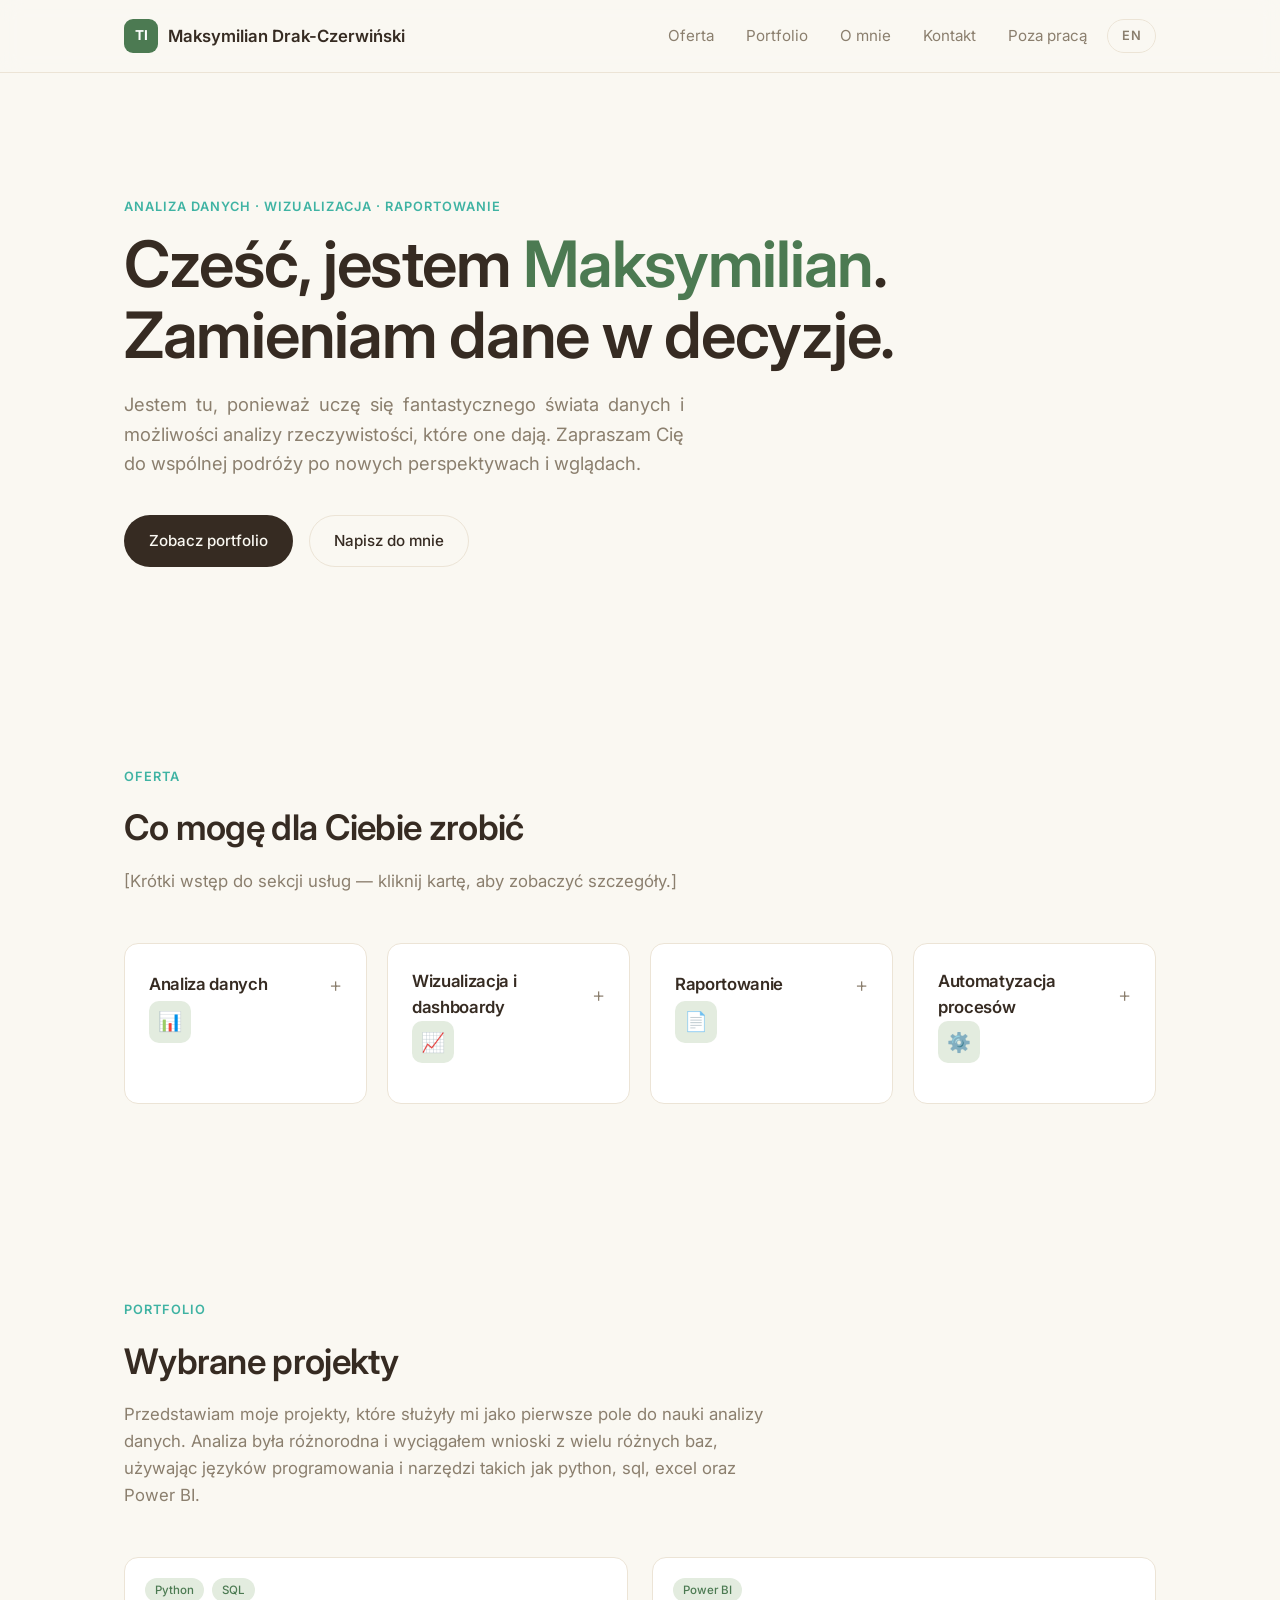
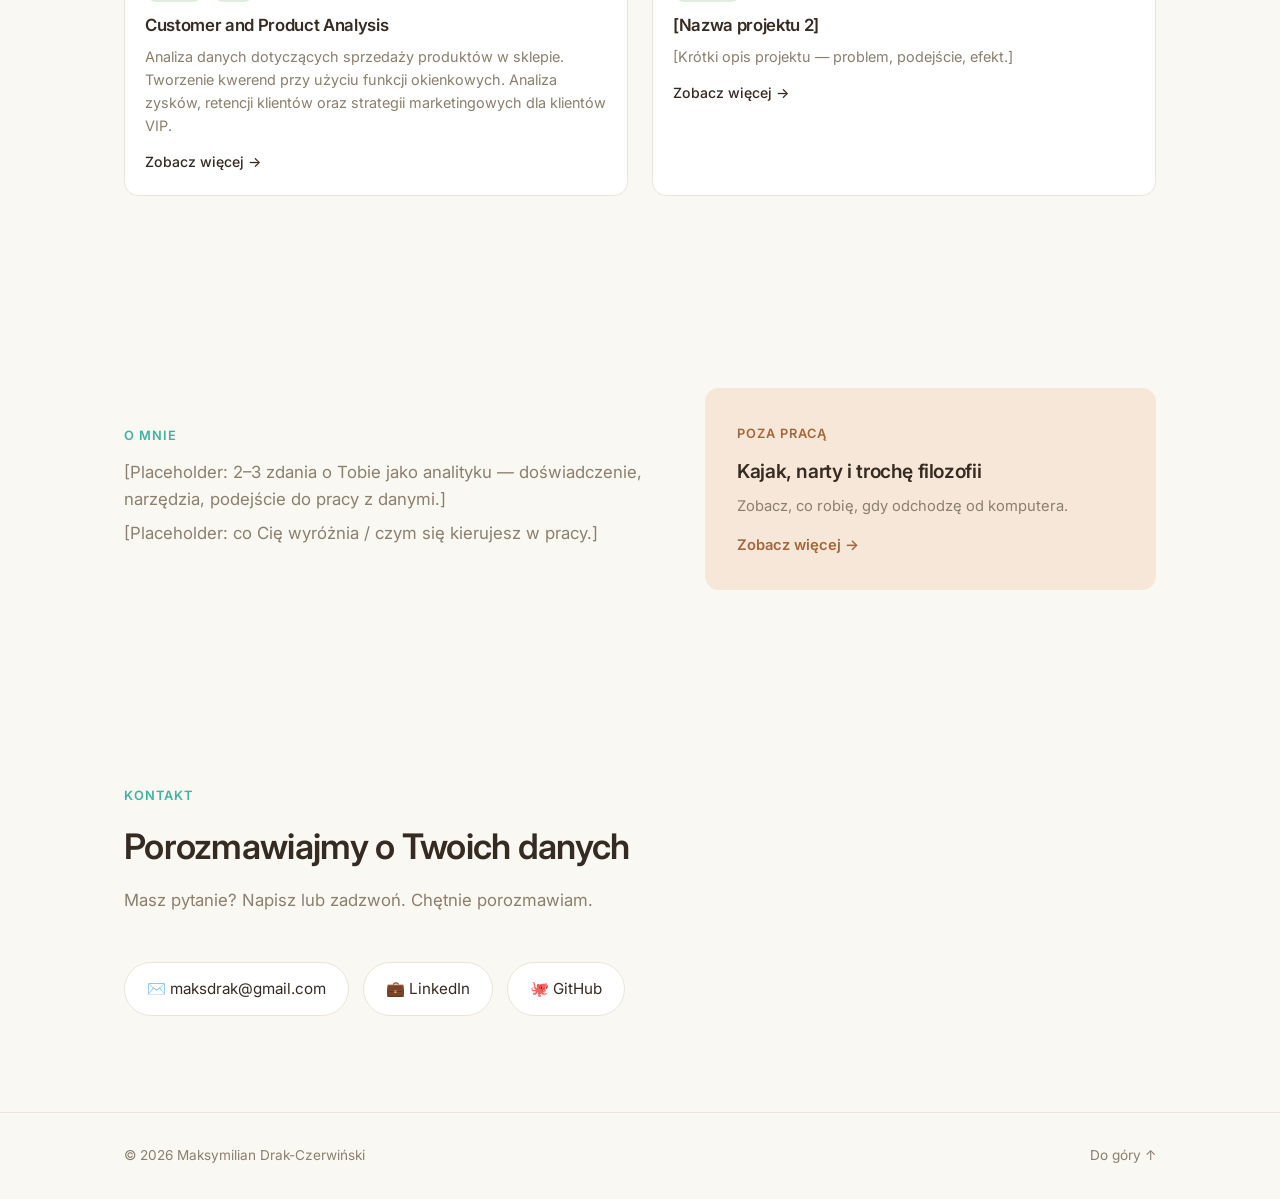
==== index.html @ 2f52e54e "Zmien podtytul w sekcji hero (PL i EN)" ====
<!DOCTYPE html>
<html lang="pl">
<head>
<meta charset="UTF-8">
<meta name="viewport" content="width=device-width, initial-scale=1.0">
<title>Maksymilian Drak-Czerwiński — Analityk Danych</title>
<meta name="description" content="Analityk danych — analiza, wizualizacja i raportowanie danych.">
<link rel="preconnect" href="https://fonts.googleapis.com">
<link rel="preconnect" href="https://fonts.gstatic.com" crossorigin>
<link href="https://fonts.googleapis.com/css2?family=Inter:wght@400;500;600;700&display=swap" rel="stylesheet">
<link rel="stylesheet" href="css/style.css">
</head>
<body>

<header class="site-header">
  <div class="container nav">
    <a href="#start" class="brand">
      <span class="brand-mark">TI</span>
      Maksymilian Drak-Czerwiński
    </a>
    <div class="nav-right">
      <ul class="nav-links">
        <li><a href="#oferta">Oferta</a></li>
        <li><a href="#portfolio">Portfolio</a></li>
        <li><a href="#o-mnie">O mnie</a></li>
        <li><a href="#kontakt">Kontakt</a></li>
        <li><a href="pasje.html">Poza pracą</a></li>
      </ul>
      <a href="index-en.html" class="lang-toggle">EN</a>
      <button class="nav-toggle" aria-label="Otwórz menu">
        <span></span><span></span><span></span>
      </button>
    </div>
  </div>
</header>

<main>

  <section id="start" class="hero">
    <div class="container">
      <span class="eyebrow">Analiza danych · Wizualizacja · Raportowanie</span>
      <h1>Cześć, jestem <span>Maksymilian</span>.<br>Zamieniam dane w decyzje.</h1>
      <p>Jestem tu, ponieważ uczę się fantastycznego świata danych i możliwości analizy rzeczywistości, które one dają. Zapraszam Cię do wspólnej podróży po nowych perspektywach i wglądach.</p>
      <div class="hero-actions">
        <a href="#portfolio" class="btn btn-primary">Zobacz portfolio</a>
        <a href="#kontakt" class="btn btn-outline">Napisz do mnie</a>
      </div>
    </div>
  </section>

  <section id="oferta">
    <div class="container">
      <div class="section-head reveal">
        <span class="eyebrow">Oferta</span>
        <h2>Co mogę dla Ciebie zrobić</h2>
        <p>[Krótki wstęp do sekcji usług — kliknij kartę, aby zobaczyć szczegóły.]</p>
      </div>
      <div class="services-grid">

        <div class="service-card reveal" data-toggle-card>
          <h3>Analiza danych <span class="plus">+</span></h3>
          <div class="icon">📊</div>
          <div class="details">[Placeholder: opis usługi — np. eksploracja danych, wykrywanie trendów i anomalii, statystyka opisowa i wnioskowanie.]</div>
        </div>

        <div class="service-card reveal" data-toggle-card>
          <h3>Wizualizacja i dashboardy <span class="plus">+</span></h3>
          <div class="icon">📈</div>
          <div class="details">[Placeholder: opis — budowa interaktywnych dashboardów (Power BI / Tableau / Looker Studio) dopasowanych do odbiorcy.]</div>
        </div>

        <div class="service-card reveal" data-toggle-card>
          <h3>Raportowanie <span class="plus">+</span></h3>
          <div class="icon">📄</div>
          <div class="details">[Placeholder: opis — cykliczne raporty, automatyczne zestawienia KPI, komunikacja wyników do zespołu/zarządu.]</div>
        </div>

        <div class="service-card reveal" data-toggle-card>
          <h3>Automatyzacja procesów <span class="plus">+</span></h3>
          <div class="icon">⚙️</div>
          <div class="details">[Placeholder: opis — automatyzacja zbierania i przetwarzania danych (Python/SQL), oszczędność czasu zespołu.]</div>
        </div>

      </div>
    </div>
  </section>

  <section id="portfolio">
    <div class="container">
      <div class="section-head reveal">
        <span class="eyebrow">Portfolio</span>
        <h2>Wybrane projekty</h2>
        <p>Przedstawiam moje projekty, które służyły mi jako pierwsze pole do nauki analizy danych. Analiza była różnorodna i wyciągałem wnioski z wielu różnych baz, używając języków programowania i narzędzi takich jak python, sql, excel oraz Power BI. </p>
      </div>
      <div class="portfolio-grid">

        <div class="project-card reveal">
          <div class="project-body">
            <div class="project-tags"><span>Python</span><span>SQL</span></div>
            <h3>Customer and Product Analysis</h3>
            <p>Analiza danych dotyczących sprzedaży produktów w sklepie. Tworzenie kwerend przy użyciu funkcji okienkowych. Analiza zysków, retencji klientów oraz strategii marketingowych dla klientów VIP.</p>
            <a href="https://github.com/MaksDrak/Customer-and-Products-Analysis" class="project-link" target="_blank" rel="noopener noreferrer">Zobacz więcej →</a>
          </div>
        </div>

        <div class="project-card reveal">
          <div class="project-body">
            <div class="project-tags"><span>Power BI</span></div>
            <h3>[Nazwa projektu 2]</h3>
            <p>[Krótki opis projektu — problem, podejście, efekt.]</p>
            <a href="#" class="project-link">Zobacz więcej →</a>
          </div>
        </div>

      </div>
    </div>
  </section>

  <section id="o-mnie">
    <div class="container about-teaser reveal">
      <div>
        <span class="eyebrow">O mnie</span>
        <p>[Placeholder: 2–3 zdania o Tobie jako analityku — doświadczenie, narzędzia, podejście do pracy z danymi.]</p>
        <p>[Placeholder: co Cię wyróżnia / czym się kierujesz w pracy.]</p>
      </div>
      <a href="pasje.html" class="passion-callout">
        <span class="eyebrow">Poza pracą</span>
        <h3>Kajak, narty i trochę filozofii</h3>
        <p>Zobacz, co robię, gdy odchodzę od komputera.</p>
        <span class="arrow">Zobacz więcej →</span>
      </a>
    </div>
  </section>

  <section id="kontakt">
    <div class="container reveal">
      <div class="section-head">
        <span class="eyebrow">Kontakt</span>
        <h2>Porozmawiajmy o Twoich danych</h2>
        <p>Masz pytanie? Napisz lub zadzwoń. Chętnie porozmawiam.</p>
      </div>
      <div class="contact-methods">
        <a href="mailto:maksdrak@gmail.com" class="contact-pill">✉️ maksdrak@gmail.com</a>
        <a href="https://www.linkedin.com/in/m-cz-d/" class="contact-pill" target="_blank" rel="noopener noreferrer">💼 LinkedIn</a>
        <a href="https://github.com/MaksDrak" class="contact-pill" target="_blank" rel="noopener noreferrer">🐙 GitHub</a>
      </div>
    </div>
  </section>

</main>

<footer class="site-footer">
  <div class="container footer-inner">
    <span>© 2026 Maksymilian Drak-Czerwiński</span>
    <a href="#start">Do góry ↑</a>
  </div>
</footer>

<script src="js/main.js"></script>
</body>
</html>
---- css/style.css ----
/* ===== Reset & podstawy ===== */
* { margin: 0; padding: 0; box-sizing: border-box; }

:root {
  --bg: #faf8f2;
  --surface: #ffffff;
  --text: #362b22;
  --text-muted: #8b7f6e;
  --border: #ece4d6;
  --accent: #4c7a52;
  --accent-soft: #e3ecdf;
  --accent-2: #a6673a;
  --accent-2-soft: #f6e7d8;
  --accent-teal: #3fb3a3;
  --accent-teal-soft: #e2f5f1;
  --radius: 14px;
  --shadow: 0 4px 20px rgba(54, 43, 34, 0.06);
  --shadow-hover: 0 10px 30px rgba(54, 43, 34, 0.1);
  --transition: 0.25s ease;
  --max-width: 1080px;
}

@media (prefers-color-scheme: dark) {
  :root {
    --bg: #1b1712;
    --surface: #241f18;
    --text: #f3ede2;
    --text-muted: #b7a996;
    --border: #3a3226;
    --accent: #7fb285;
    --accent-soft: #253a2a;
    --accent-2: #d38a56;
    --accent-2-soft: #3a2a1c;
    --accent-teal: #4fd6c4;
    --accent-teal-soft: #16302c;
    --shadow: 0 4px 20px rgba(0, 0, 0, 0.35);
    --shadow-hover: 0 10px 30px rgba(0, 0, 0, 0.5);
  }
}

html { scroll-behavior: smooth; }

body {
  font-family: 'Inter', -apple-system, BlinkMacSystemFont, 'Segoe UI', sans-serif;
  background: var(--bg);
  color: var(--text);
  line-height: 1.6;
  transition: background var(--transition), color var(--transition);
}

.container {
  max-width: var(--max-width);
  margin: 0 auto;
  padding: 0 24px;
}

a { color: inherit; text-decoration: none; }

h1, h2, h3 { font-weight: 600; letter-spacing: -0.02em; }

section { padding: 96px 0; }

.eyebrow {
  display: inline-block;
  font-size: 0.8rem;
  font-weight: 600;
  letter-spacing: 0.08em;
  text-transform: uppercase;
  color: var(--accent-teal);
  margin-bottom: 12px;
}

.section-head { max-width: 640px; margin-bottom: 48px; }
.section-head h2 { font-size: clamp(1.6rem, 3vw, 2.2rem); margin-bottom: 12px; }
.section-head p { color: var(--text-muted); font-size: 1.05rem; }

/* ===== Nagłówek / nawigacja ===== */
.site-header {
  position: sticky;
  top: 0;
  z-index: 100;
  background: color-mix(in srgb, var(--bg) 85%, transparent);
  backdrop-filter: blur(10px);
  border-bottom: 1px solid var(--border);
}

.nav {
  display: flex;
  align-items: center;
  justify-content: space-between;
  height: 72px;
}

.brand {
  display: flex;
  align-items: center;
  gap: 10px;
  font-weight: 600;
  font-size: 1.05rem;
}

.brand-mark {
  width: 34px;
  height: 34px;
  border-radius: 9px;
  background: var(--accent);
  color: var(--surface);
  display: flex;
  align-items: center;
  justify-content: center;
  font-size: 0.85rem;
  font-weight: 700;
  flex-shrink: 0;
}

.nav-links {
  display: flex;
  align-items: center;
  gap: 32px;
  list-style: none;
}

.nav-links a {
  position: relative;
  font-size: 0.95rem;
  color: var(--text-muted);
  transition: color var(--transition);
  padding: 4px 0;
}

.nav-links a::after {
  content: '';
  position: absolute;
  left: 0;
  bottom: -2px;
  width: 0;
  height: 1.5px;
  background: var(--accent-teal);
  transition: width var(--transition);
}

.nav-links a:hover { color: var(--text); }
.nav-links a:hover::after,
.nav-links a.active::after { width: 100%; }
.nav-links a.active { color: var(--text); }

.nav-right {
  display: flex;
  align-items: center;
  gap: 20px;
}

.lang-toggle {
  display: inline-flex;
  align-items: center;
  padding: 6px 14px;
  border: 1px solid var(--border);
  border-radius: 999px;
  font-size: 0.8rem;
  font-weight: 600;
  letter-spacing: 0.02em;
  color: var(--text-muted);
  transition: border-color var(--transition), color var(--transition);
  flex-shrink: 0;
}
.lang-toggle:hover { border-color: var(--accent-teal); color: var(--accent-teal); }

.nav-toggle {
  display: none;
  flex-direction: column;
  gap: 5px;
  background: none;
  border: none;
  cursor: pointer;
  padding: 8px;
}
.nav-toggle span {
  width: 22px;
  height: 2px;
  background: var(--text);
  transition: var(--transition);
}

/* ===== Hero ===== */
.hero {
  padding: 120px 0 100px;
}

.hero h1 {
  font-size: clamp(2.4rem, 6vw, 4rem);
  max-width: 780px;
  line-height: 1.1;
}

.hero h1 span { color: var(--accent); }

.hero p {
  margin-top: 20px;
  max-width: 560px;
  font-size: 1.15rem;
  color: var(--text-muted);
}

html[lang="pl"] .hero p {
  text-align: justify;
  text-align-last: left;
  hyphens: auto;
}

.hero-actions {
  margin-top: 36px;
  display: flex;
  gap: 16px;
  flex-wrap: wrap;
}

.btn {
  display: inline-flex;
  align-items: center;
  gap: 8px;
  padding: 13px 24px;
  border-radius: 999px;
  font-size: 0.95rem;
  font-weight: 500;
  border: 1px solid transparent;
  cursor: pointer;
  transition: transform var(--transition), box-shadow var(--transition), background var(--transition);
}
.btn:hover { transform: translateY(-2px); }

.btn-primary { background: var(--text); color: var(--bg); }
.btn-primary:hover { box-shadow: var(--shadow-hover); }

.btn-outline { border-color: var(--border); color: var(--text); background: transparent; }
.btn-outline:hover { border-color: var(--accent); color: var(--accent); }

/* ===== Fade-in on scroll ===== */
.reveal {
  opacity: 0;
  transform: translateY(16px);
  transition: opacity 0.6s ease, transform 0.6s ease;
}
.reveal.is-visible { opacity: 1; transform: translateY(0); }

/* ===== Oferta — moduły klikalne ===== */
.services-grid {
  display: grid;
  grid-template-columns: repeat(auto-fit, minmax(240px, 1fr));
  gap: 20px;
}

.service-card {
  background: var(--surface);
  border: 1px solid var(--border);
  border-radius: var(--radius);
  padding: 24px;
  cursor: pointer;
  transition: box-shadow var(--transition), border-color var(--transition), transform var(--transition);
}
.service-card:hover {
  box-shadow: var(--shadow);
  transform: translateY(-3px);
  border-color: var(--accent);
}

.service-card .icon {
  width: 42px;
  height: 42px;
  border-radius: 10px;
  background: var(--accent-soft);
  color: var(--accent);
  display: flex;
  align-items: center;
  justify-content: center;
  font-size: 1.2rem;
  margin-bottom: 16px;
}

.service-card h3 {
  font-size: 1.05rem;
  display: flex;
  align-items: center;
  justify-content: space-between;
}

.service-card .plus {
  color: var(--text-muted);
  transition: transform var(--transition);
  font-weight: 300;
  font-size: 1.3rem;
}
.service-card.open .plus { transform: rotate(45deg); color: var(--accent-teal); }

.service-card .details {
  max-height: 0;
  overflow: hidden;
  transition: max-height 0.35s ease, margin-top var(--transition);
  color: var(--text-muted);
  font-size: 0.92rem;
}
.service-card.open .details {
  max-height: 200px;
  margin-top: 12px;
}

/* ===== Portfolio ===== */
.portfolio-grid {
  display: grid;
  grid-template-columns: repeat(auto-fit, minmax(280px, 1fr));
  gap: 24px;
}

.project-card {
  background: var(--surface);
  border: 1px solid var(--border);
  border-radius: var(--radius);
  overflow: hidden;
  transition: box-shadow var(--transition), transform var(--transition);
}
.project-card:hover { box-shadow: var(--shadow-hover); transform: translateY(-4px); }

.project-thumb {
  aspect-ratio: 16 / 10;
  background: repeating-linear-gradient(135deg, var(--border), var(--border) 10px, var(--surface) 10px, var(--surface) 20px);
  display: flex;
  align-items: center;
  justify-content: center;
  color: var(--text-muted);
  font-size: 0.85rem;
  letter-spacing: 0.03em;
}

.project-body { padding: 20px; }

.project-tags {
  display: flex;
  gap: 8px;
  flex-wrap: wrap;
  margin-bottom: 10px;
}
.project-tags span {
  font-size: 0.72rem;
  padding: 3px 10px;
  border-radius: 999px;
  background: var(--accent-soft);
  color: var(--accent);
  font-weight: 500;
}

.project-body h3 { font-size: 1.05rem; margin-bottom: 6px; }
.project-body p { color: var(--text-muted); font-size: 0.9rem; margin-bottom: 12px; }
.project-link { font-size: 0.88rem; font-weight: 500; color: var(--text); }
.project-link:hover { color: var(--accent); }

/* ===== O mnie / callout ===== */
.about-teaser {
  display: grid;
  grid-template-columns: 1.2fr 1fr;
  gap: 40px;
  align-items: center;
}

.about-teaser p { color: var(--text-muted); font-size: 1.05rem; margin-bottom: 8px; }

.passion-callout {
  background: var(--accent-2-soft);
  border-radius: var(--radius);
  padding: 32px;
  display: block;
  transition: transform var(--transition), box-shadow var(--transition);
}
.passion-callout:hover { transform: translateY(-3px); box-shadow: var(--shadow); }
.passion-callout .eyebrow { color: var(--accent-2); }
.passion-callout h3 { font-size: 1.2rem; margin-bottom: 8px; }
.passion-callout p { color: var(--text-muted); font-size: 0.92rem; margin-bottom: 14px; }
.passion-callout .arrow { color: var(--accent-2); font-weight: 600; font-size: 0.92rem; }

/* ===== Kontakt ===== */
.contact-methods {
  display: flex;
  flex-wrap: wrap;
  gap: 14px;
  margin-top: 8px;
}

.contact-pill {
  display: inline-flex;
  align-items: center;
  gap: 10px;
  padding: 14px 22px;
  border: 1px solid var(--border);
  border-radius: 999px;
  background: var(--surface);
  transition: border-color var(--transition), transform var(--transition);
  font-size: 0.95rem;
}
.contact-pill:hover { border-color: var(--accent); transform: translateY(-2px); }

/* ===== Stopka ===== */
.site-footer {
  border-top: 1px solid var(--border);
  padding: 32px 0;
}
.footer-inner {
  display: flex;
  justify-content: space-between;
  align-items: center;
  flex-wrap: wrap;
  gap: 12px;
  font-size: 0.85rem;
  color: var(--text-muted);
}
.footer-inner a:hover { color: var(--accent); }

/* ===== Podstrona pasje ===== */
.passion-hero {
  padding: 100px 0 70px;
  text-align: left;
}
.passion-hero .eyebrow { color: var(--accent-2); }
.passion-hero h1 { font-size: clamp(2.2rem, 5vw, 3.2rem); }
.passion-hero p {
  color: var(--text-muted);
  max-width: 600px;
  margin-top: 16px;
  font-size: 1.1rem;
  text-align: justify;
  text-align-last: left;
  hyphens: auto;
}

.back-link {
  display: inline-flex;
  align-items: center;
  gap: 6px;
  color: var(--text-muted);
  font-size: 0.9rem;
  margin-bottom: 24px;
}
.back-link:hover { color: var(--accent-2); }

.passion-grid {
  display: grid;
  grid-template-columns: repeat(auto-fit, minmax(260px, 1fr));
  gap: 20px;
}

.passion-card {
  background: var(--surface);
  border: 1px solid var(--border);
  border-radius: var(--radius);
  padding: 26px;
  cursor: pointer;
  transition: box-shadow var(--transition), transform var(--transition), border-color var(--transition);
}
.passion-card:hover {
  box-shadow: var(--shadow);
  transform: translateY(-3px);
  border-color: var(--accent-2);
}
.passion-card .icon {
  width: 46px;
  height: 46px;
  border-radius: 12px;
  background: var(--accent-2-soft);
  color: var(--accent-2);
  display: flex;
  align-items: center;
  justify-content: center;
  font-size: 1.4rem;
  margin-bottom: 16px;
}
.passion-card h3 {
  display: flex;
  justify-content: space-between;
  align-items: center;
  font-size: 1.1rem;
}
.passion-card .plus { color: var(--text-muted); font-weight: 300; font-size: 1.3rem; transition: transform var(--transition); }
.passion-card.open .plus { transform: rotate(45deg); color: var(--accent-2); }
.passion-card .details {
  max-height: 0;
  overflow: hidden;
  color: var(--text-muted);
  font-size: 0.92rem;
  transition: max-height 0.35s ease, margin-top var(--transition);
  text-align: justify;
  text-align-last: left;
  hyphens: auto;
}
.passion-card.open .details { max-height: 260px; margin-top: 12px; }

.quote-block {
  margin-top: 80px;
  padding: 40px;
  border-left: 3px solid var(--accent-2);
  background: var(--surface);
  border-radius: 0 var(--radius) var(--radius) 0;
}
.quote-block p.quote {
  font-size: 1.3rem;
  font-style: italic;
  max-width: 640px;
  margin-bottom: 12px;
}
.quote-block .who { color: var(--text-muted); font-size: 0.9rem; }

/* ===== Responsywność ===== */
@media (max-width: 760px) {
  .nav-links {
    position: absolute;
    top: 72px;
    left: 0;
    right: 0;
    background: var(--bg);
    border-bottom: 1px solid var(--border);
    flex-direction: column;
    align-items: flex-start;
    padding: 20px 24px;
    gap: 18px;
    display: none;
  }
  .nav-links.open { display: flex; }
  .nav-toggle { display: flex; }
  .about-teaser { grid-template-columns: 1fr; }
  section { padding: 64px 0; }
}
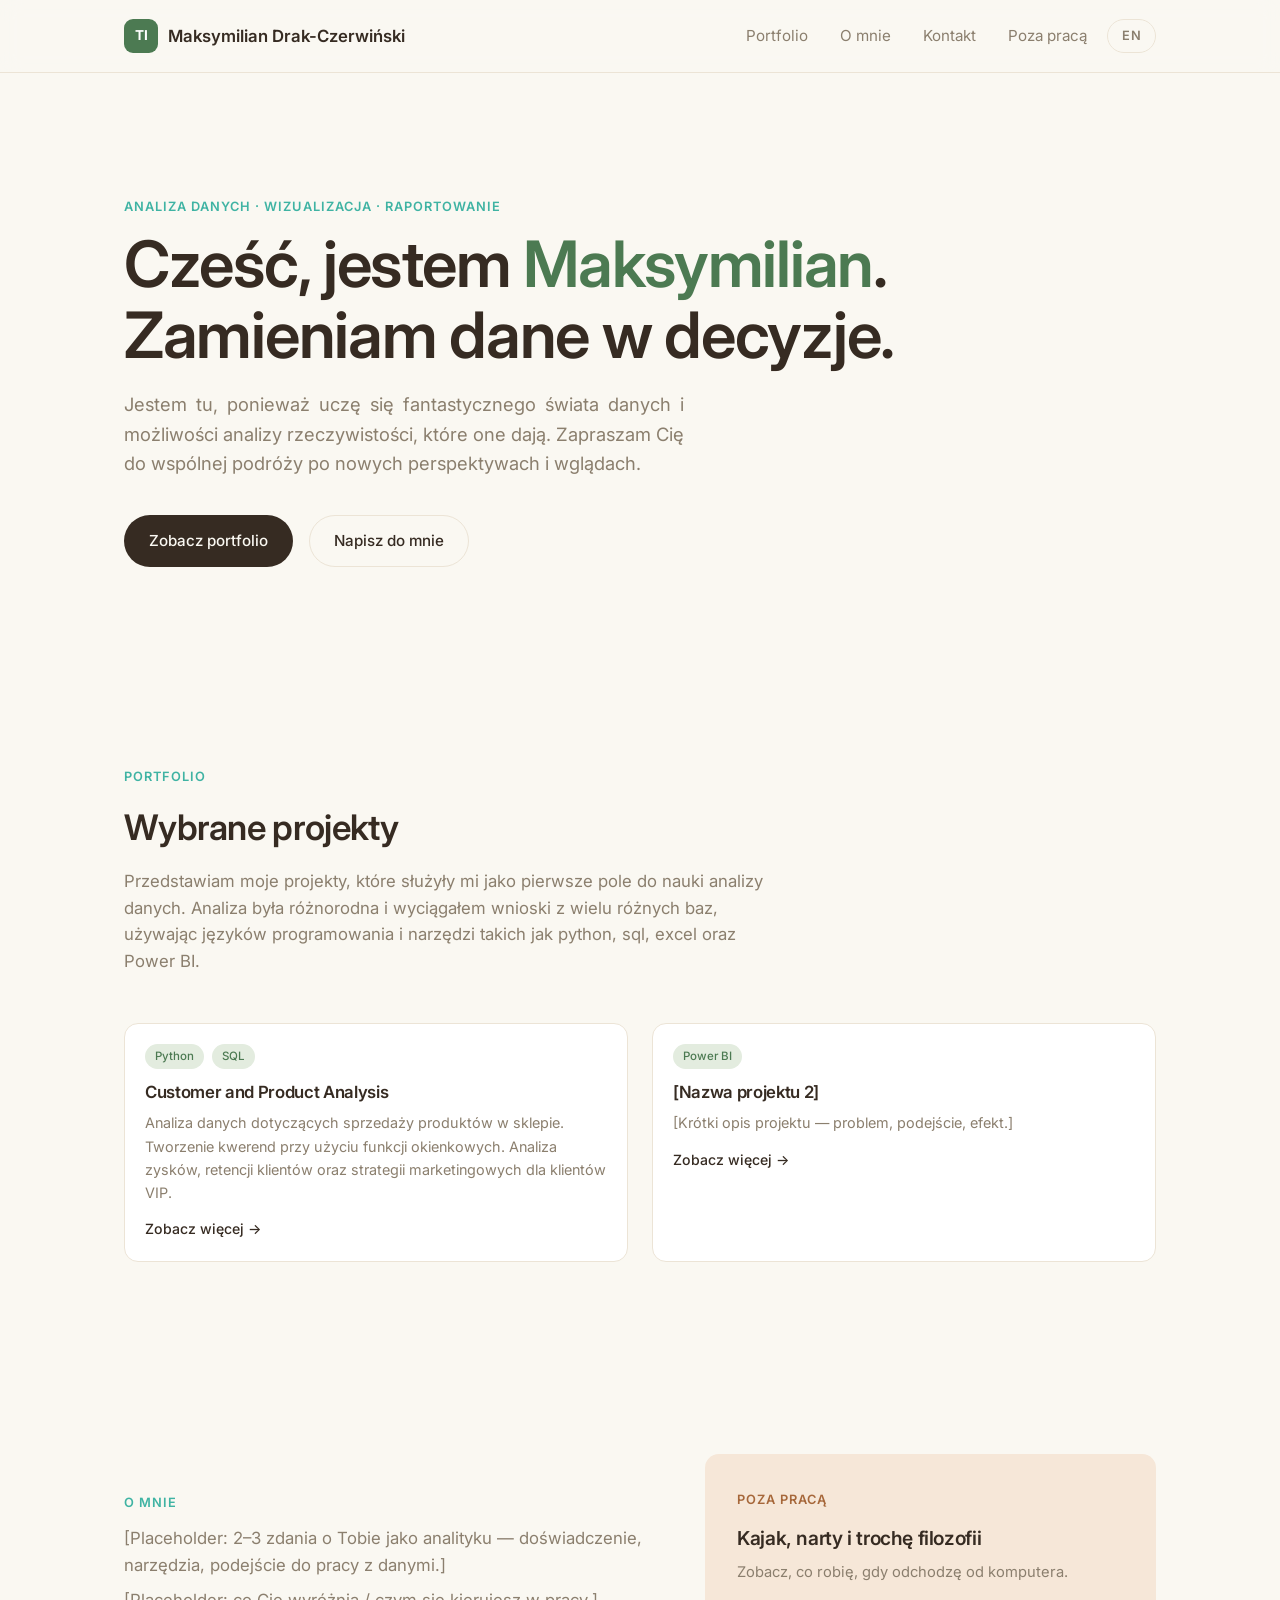
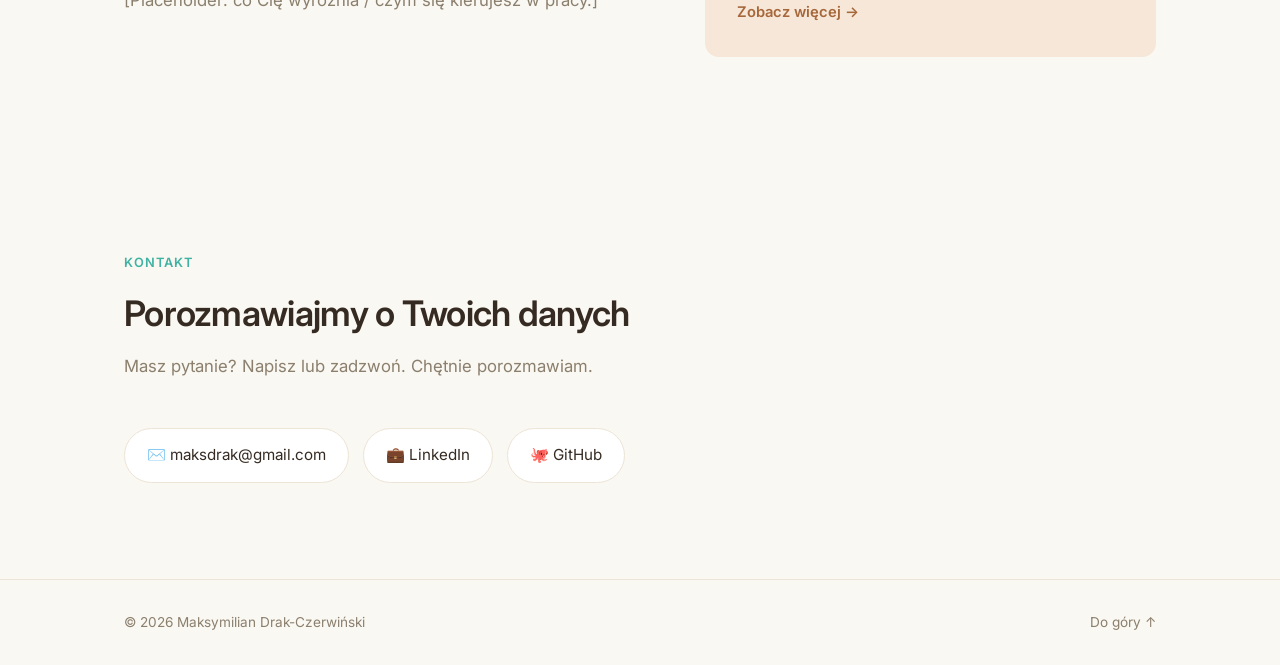
==== commit 9bc02805: "Usun sekcje Oferta/Services (PL i EN)" ====
--- a/index.html
+++ b/index.html
@@ -20,7 +20,6 @@
     </a>
     <div class="nav-right">
       <ul class="nav-links">
-        <li><a href="#oferta">Oferta</a></li>
         <li><a href="#portfolio">Portfolio</a></li>
         <li><a href="#o-mnie">O mnie</a></li>
         <li><a href="#kontakt">Kontakt</a></li>
@@ -44,43 +43,6 @@
       <div class="hero-actions">
         <a href="#portfolio" class="btn btn-primary">Zobacz portfolio</a>
         <a href="#kontakt" class="btn btn-outline">Napisz do mnie</a>
-      </div>
-    </div>
-  </section>
-
-  <section id="oferta">
-    <div class="container">
-      <div class="section-head reveal">
-        <span class="eyebrow">Oferta</span>
-        <h2>Co mogę dla Ciebie zrobić</h2>
-        <p>[Krótki wstęp do sekcji usług — kliknij kartę, aby zobaczyć szczegóły.]</p>
-      </div>
-      <div class="services-grid">
-
-        <div class="service-card reveal" data-toggle-card>
-          <h3>Analiza danych <span class="plus">+</span></h3>
-          <div class="icon">📊</div>
-          <div class="details">[Placeholder: opis usługi — np. eksploracja danych, wykrywanie trendów i anomalii, statystyka opisowa i wnioskowanie.]</div>
-        </div>
-
-        <div class="service-card reveal" data-toggle-card>
-          <h3>Wizualizacja i dashboardy <span class="plus">+</span></h3>
-          <div class="icon">📈</div>
-          <div class="details">[Placeholder: opis — budowa interaktywnych dashboardów (Power BI / Tableau / Looker Studio) dopasowanych do odbiorcy.]</div>
-        </div>
-
-        <div class="service-card reveal" data-toggle-card>
-          <h3>Raportowanie <span class="plus">+</span></h3>
-          <div class="icon">📄</div>
-          <div class="details">[Placeholder: opis — cykliczne raporty, automatyczne zestawienia KPI, komunikacja wyników do zespołu/zarządu.]</div>
-        </div>
-
-        <div class="service-card reveal" data-toggle-card>
-          <h3>Automatyzacja procesów <span class="plus">+</span></h3>
-          <div class="icon">⚙️</div>
-          <div class="details">[Placeholder: opis — automatyzacja zbierania i przetwarzania danych (Python/SQL), oszczędność czasu zespołu.]</div>
-        </div>
-
       </div>
     </div>
   </section>
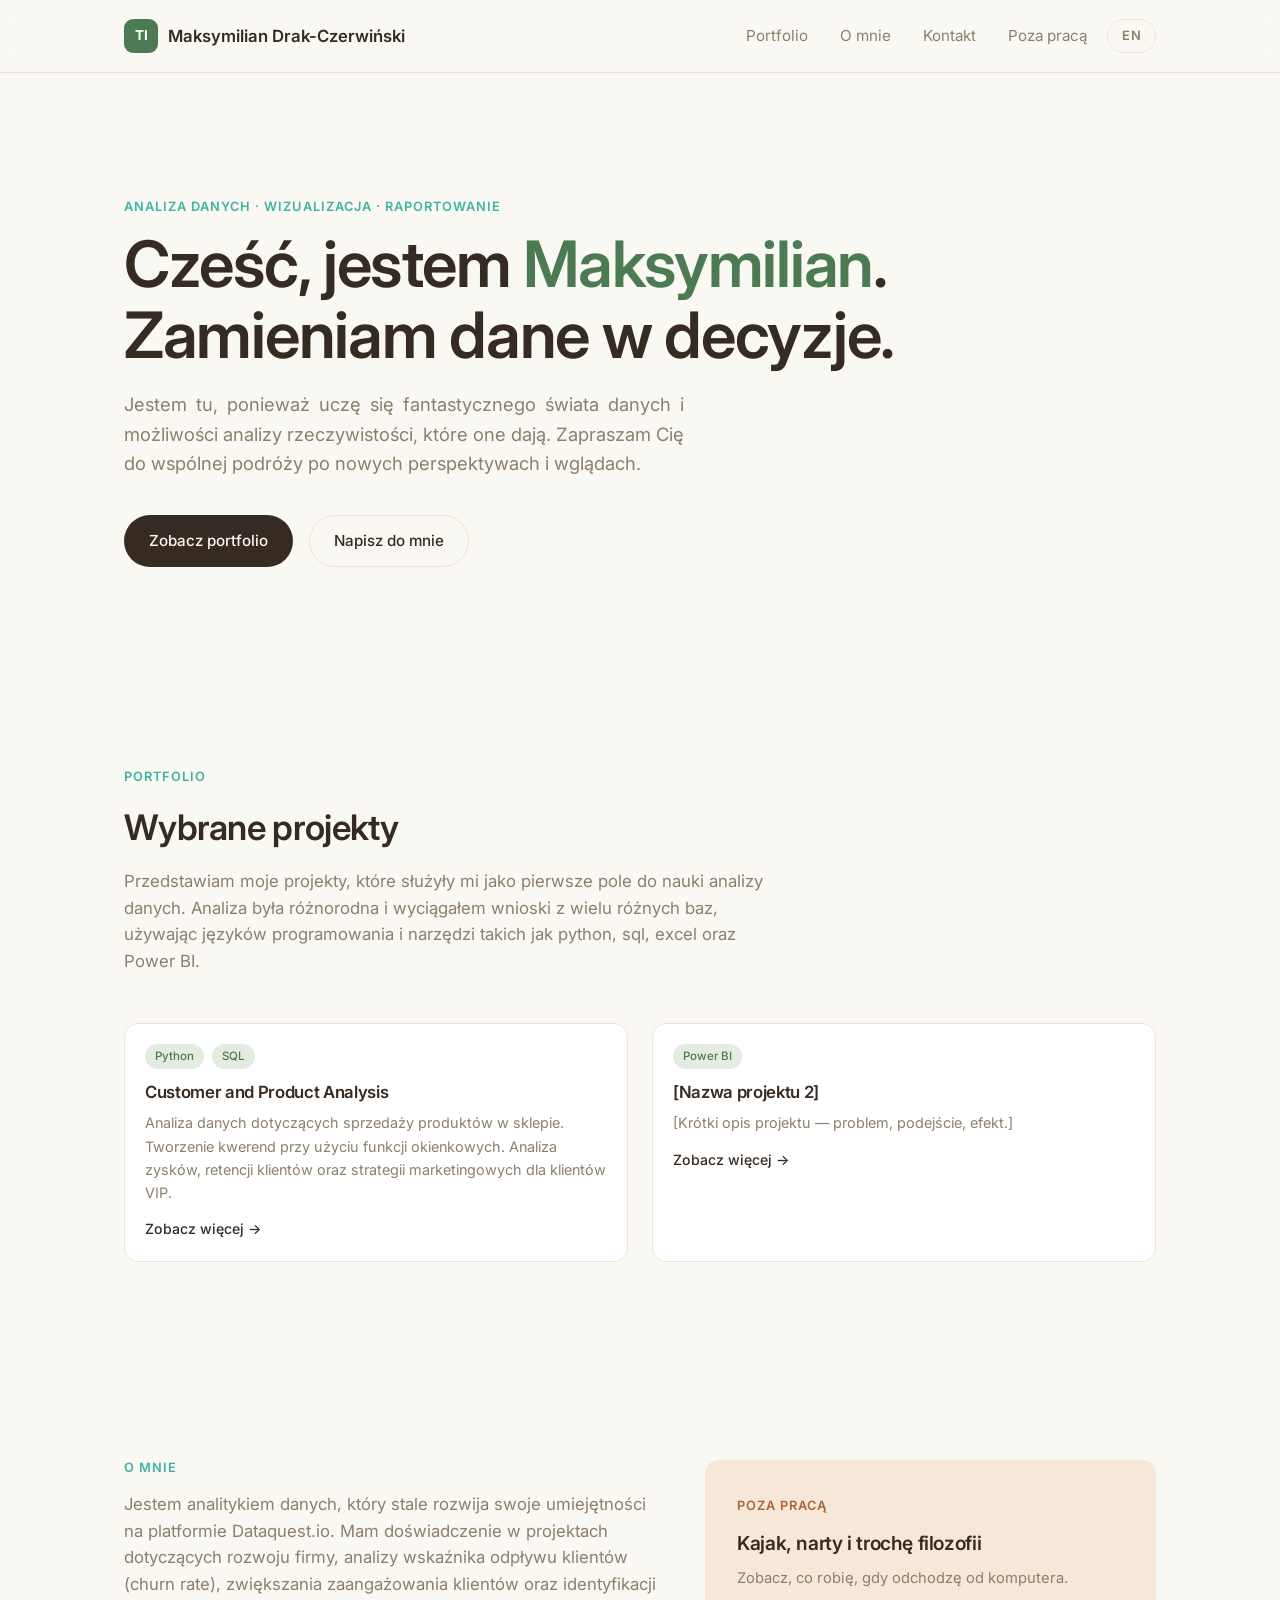
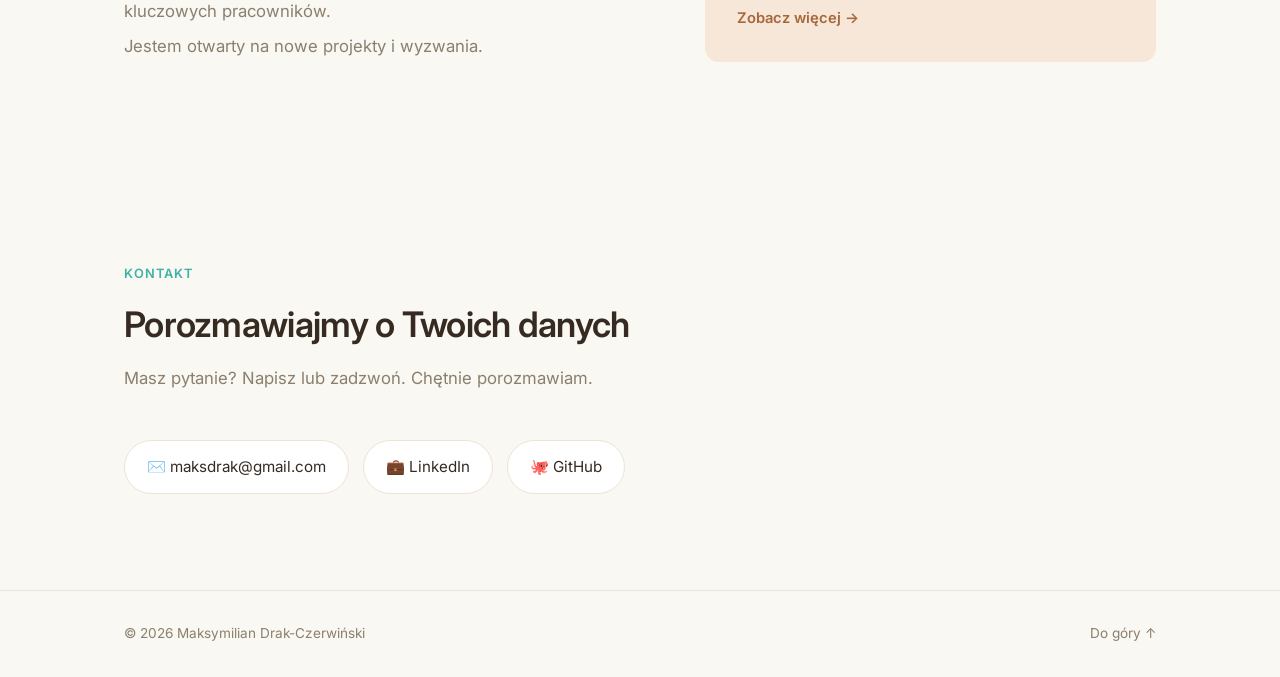
==== commit dc9db86f: "Uzupelnij sekcje O mnie/About (PL i EN), posprzataj martwy CSS/komentarze po sekcji Oferta" ====
--- a/index.html
+++ b/index.html
@@ -82,8 +82,8 @@
     <div class="container about-teaser reveal">
       <div>
         <span class="eyebrow">O mnie</span>
-        <p>[Placeholder: 2–3 zdania o Tobie jako analityku — doświadczenie, narzędzia, podejście do pracy z danymi.]</p>
-        <p>[Placeholder: co Cię wyróżnia / czym się kierujesz w pracy.]</p>
+        <p>Jestem analitykiem danych, który stale rozwija swoje umiejętności na platformie Dataquest.io. Mam doświadczenie w projektach dotyczących rozwoju firmy, analizy wskaźnika odpływu klientów (churn rate), zwiększania zaangażowania klientów oraz identyfikacji kluczowych pracowników.</p>
+        <p>Jestem otwarty na nowe projekty i wyzwania.</p>
       </div>
       <a href="pasje.html" class="passion-callout">
         <span class="eyebrow">Poza pracą</span>
--- a/css/style.css
+++ b/css/style.css
@@ -241,67 +241,6 @@
   transition: opacity 0.6s ease, transform 0.6s ease;
 }
 .reveal.is-visible { opacity: 1; transform: translateY(0); }
-
-/* ===== Oferta — moduły klikalne ===== */
-.services-grid {
-  display: grid;
-  grid-template-columns: repeat(auto-fit, minmax(240px, 1fr));
-  gap: 20px;
-}
-
-.service-card {
-  background: var(--surface);
-  border: 1px solid var(--border);
-  border-radius: var(--radius);
-  padding: 24px;
-  cursor: pointer;
-  transition: box-shadow var(--transition), border-color var(--transition), transform var(--transition);
-}
-.service-card:hover {
-  box-shadow: var(--shadow);
-  transform: translateY(-3px);
-  border-color: var(--accent);
-}
-
-.service-card .icon {
-  width: 42px;
-  height: 42px;
-  border-radius: 10px;
-  background: var(--accent-soft);
-  color: var(--accent);
-  display: flex;
-  align-items: center;
-  justify-content: center;
-  font-size: 1.2rem;
-  margin-bottom: 16px;
-}
-
-.service-card h3 {
-  font-size: 1.05rem;
-  display: flex;
-  align-items: center;
-  justify-content: space-between;
-}
-
-.service-card .plus {
-  color: var(--text-muted);
-  transition: transform var(--transition);
-  font-weight: 300;
-  font-size: 1.3rem;
-}
-.service-card.open .plus { transform: rotate(45deg); color: var(--accent-teal); }
-
-.service-card .details {
-  max-height: 0;
-  overflow: hidden;
-  transition: max-height 0.35s ease, margin-top var(--transition);
-  color: var(--text-muted);
-  font-size: 0.92rem;
-}
-.service-card.open .details {
-  max-height: 200px;
-  margin-top: 12px;
-}
 
 /* ===== Portfolio ===== */
 .portfolio-grid {
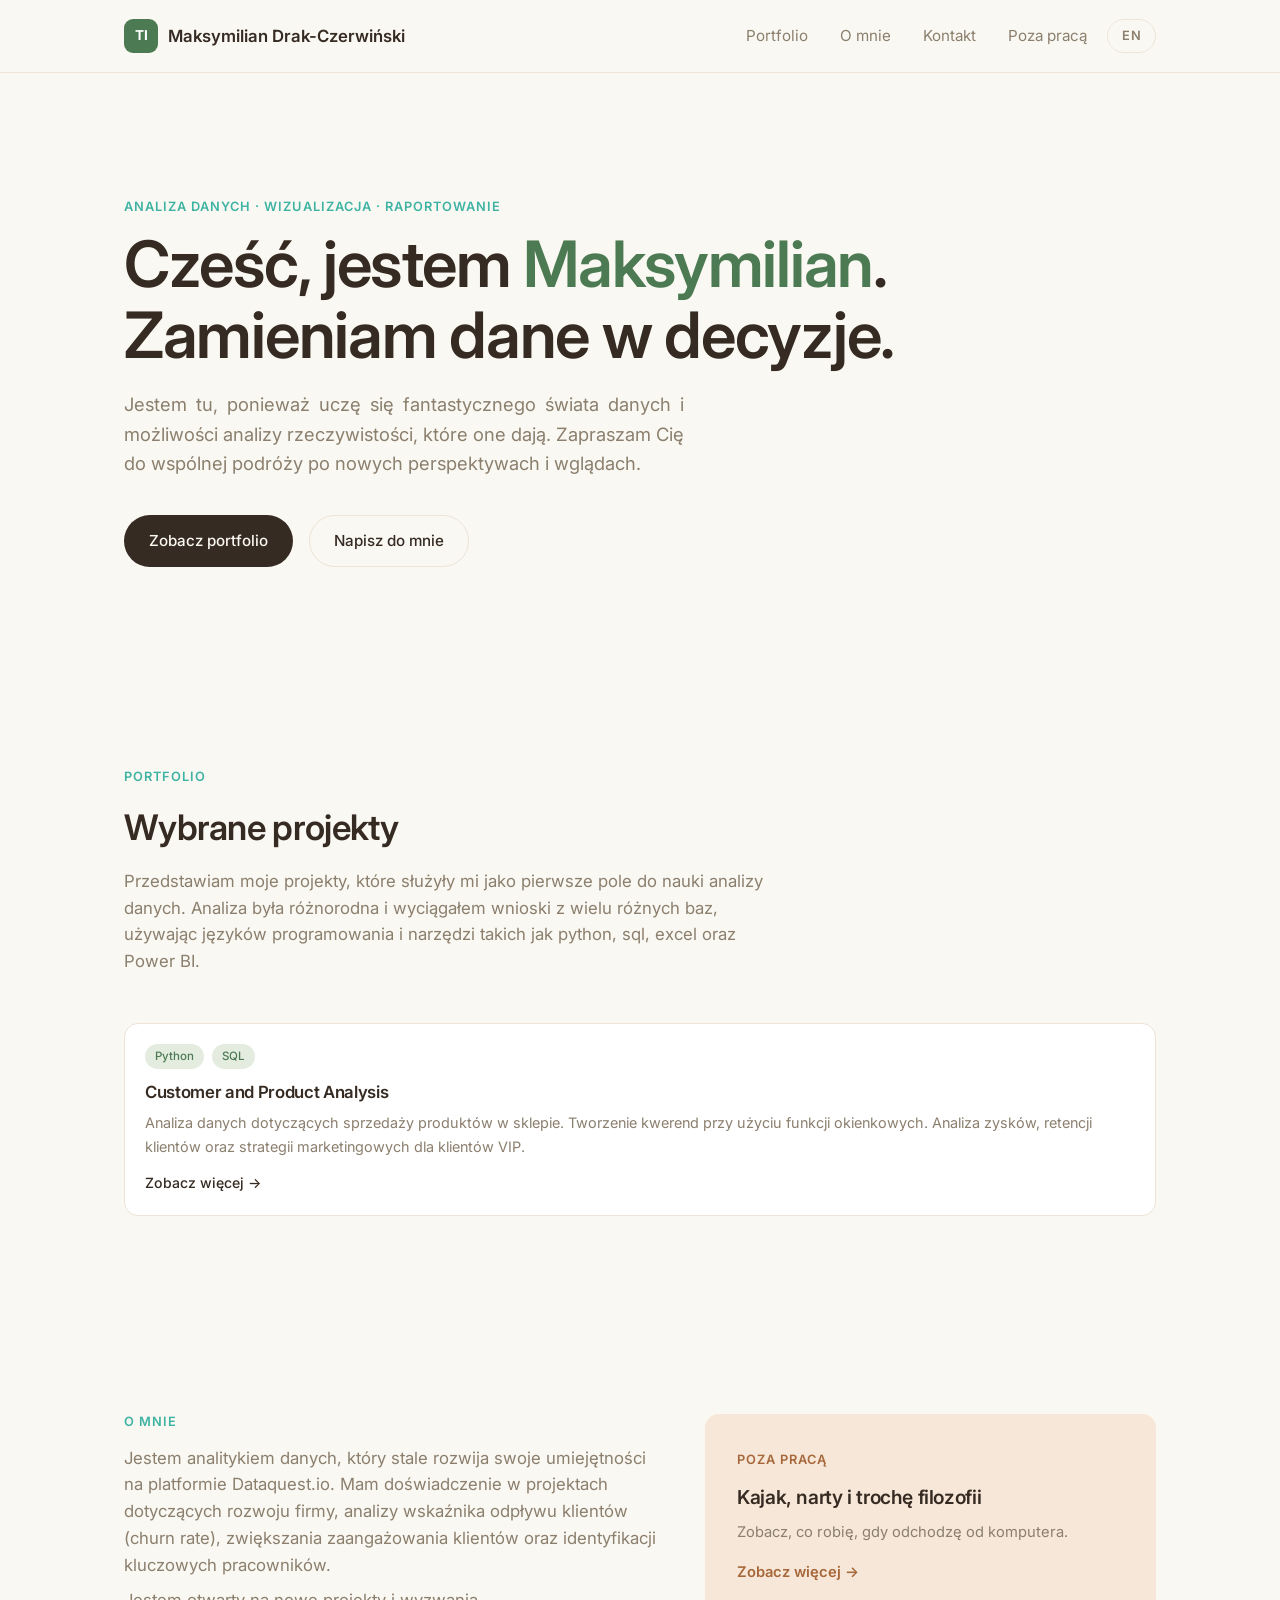
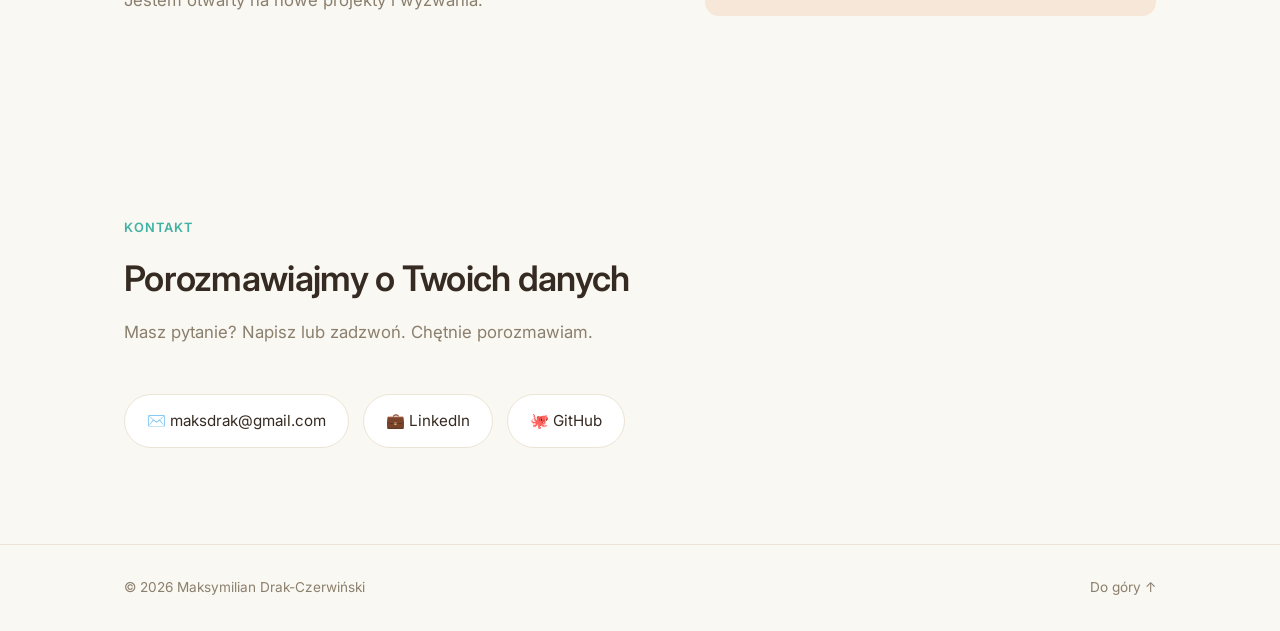
==== commit 5209cc8c: "Usun projekt nr 2 z portfolio (PL i EN)" ====
--- a/index.html
+++ b/index.html
@@ -65,15 +65,6 @@
           </div>
         </div>
 
-        <div class="project-card reveal">
-          <div class="project-body">
-            <div class="project-tags"><span>Power BI</span></div>
-            <h3>[Nazwa projektu 2]</h3>
-            <p>[Krótki opis projektu — problem, podejście, efekt.]</p>
-            <a href="#" class="project-link">Zobacz więcej →</a>
-          </div>
-        </div>
-
       </div>
     </div>
   </section>
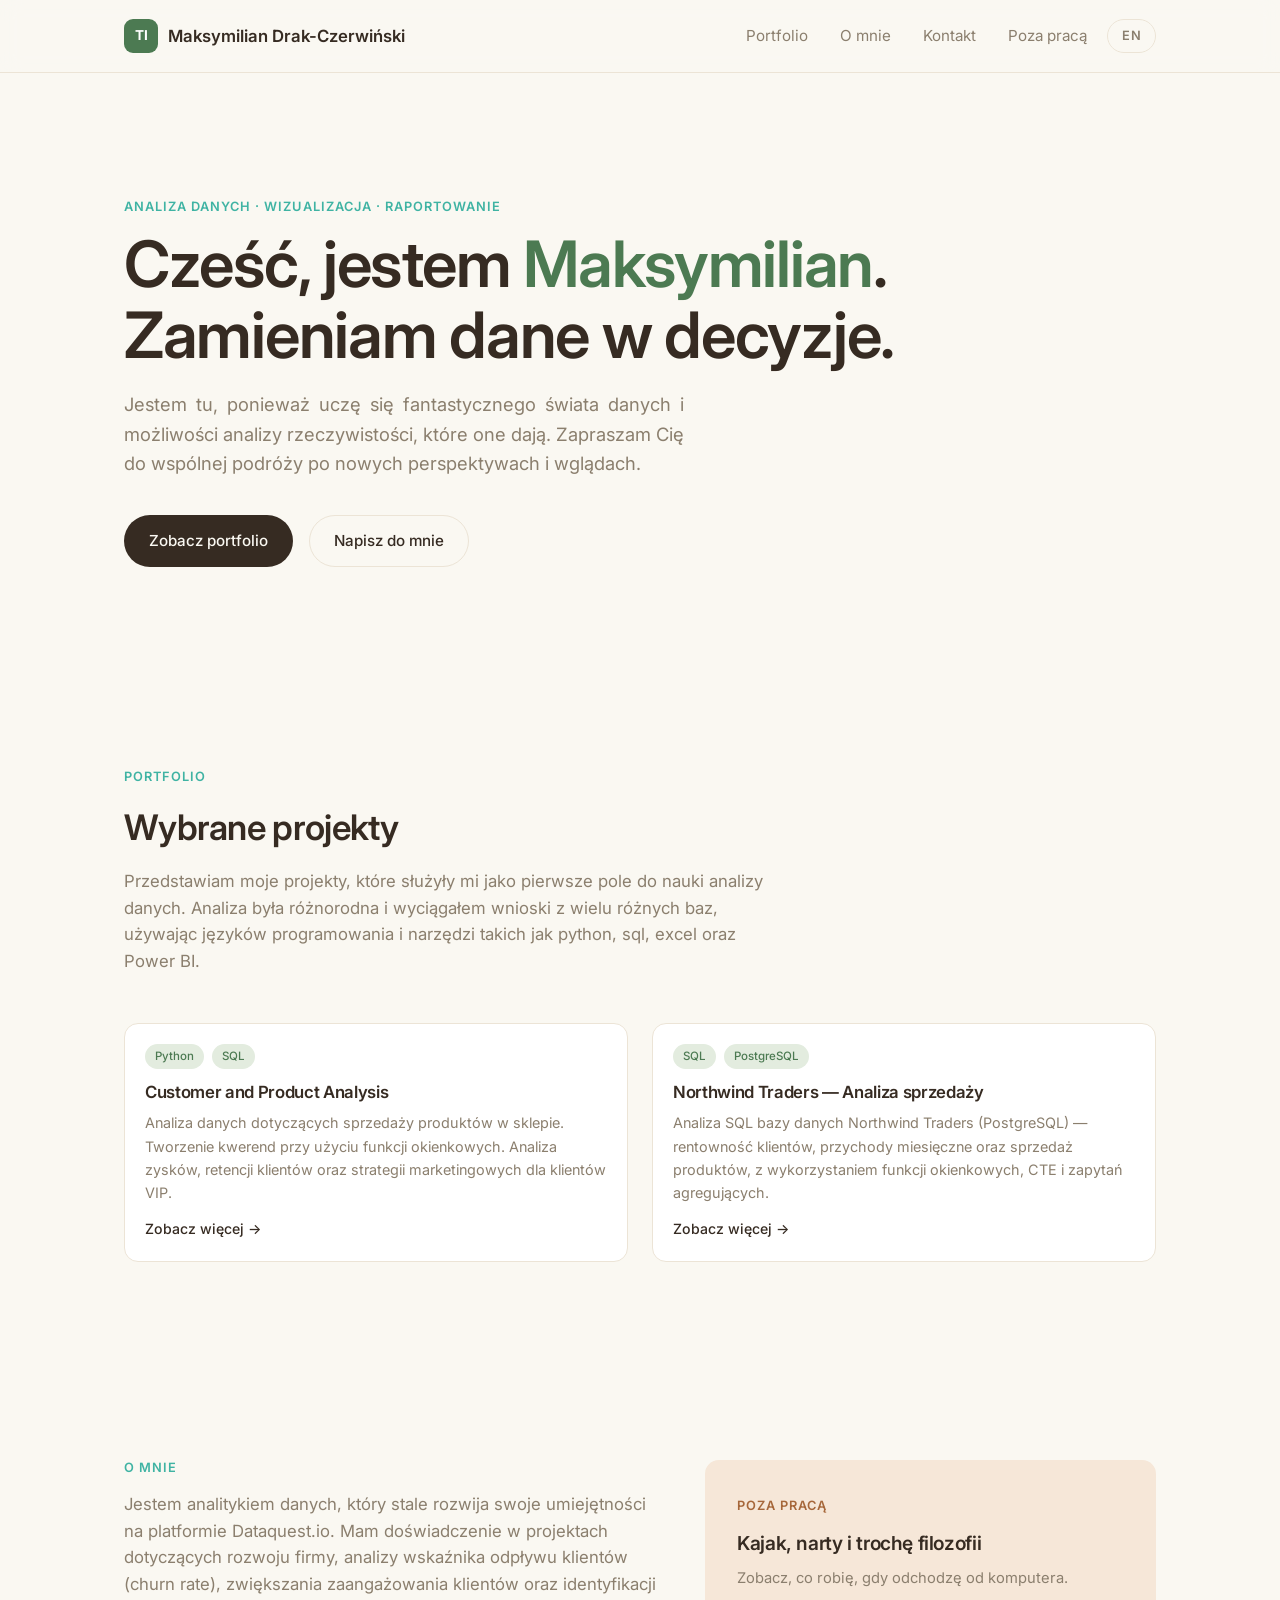
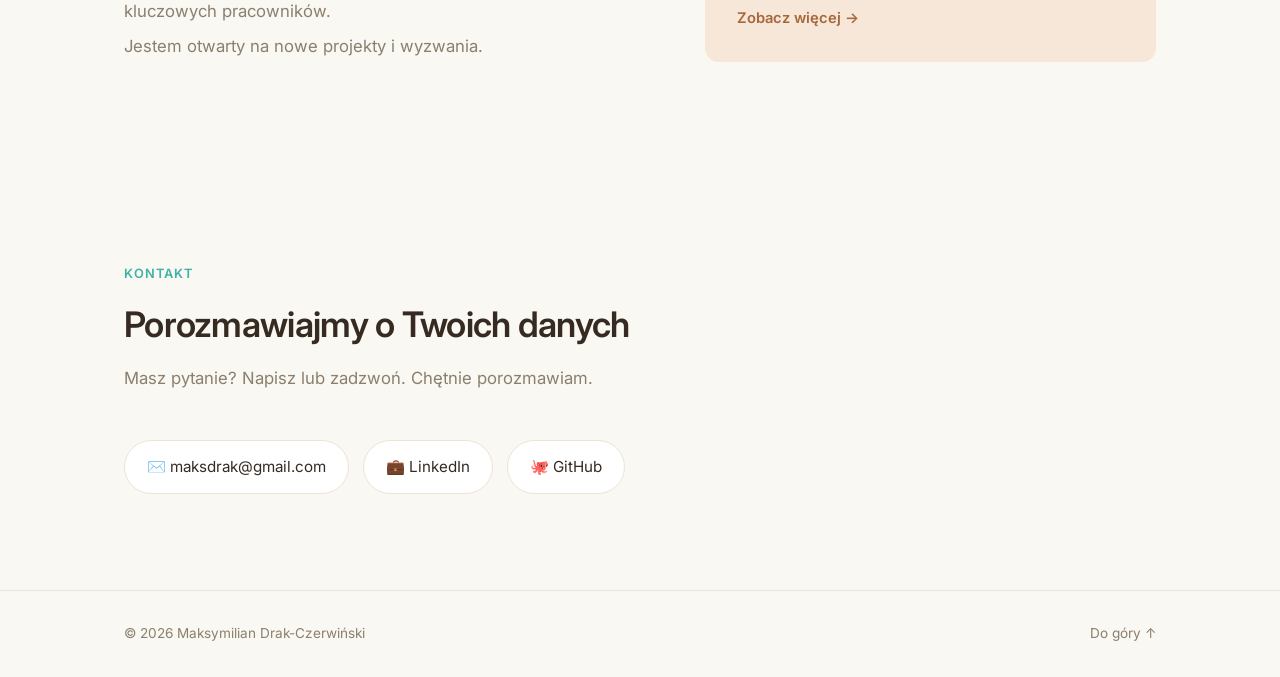
==== commit ed064379: "Dodaj projekt Northwind Traders do portfolio (PL i EN)" ====
--- a/index.html
+++ b/index.html
@@ -65,6 +65,15 @@
           </div>
         </div>
 
+        <div class="project-card reveal">
+          <div class="project-body">
+            <div class="project-tags"><span>SQL</span><span>PostgreSQL</span></div>
+            <h3>Northwind Traders — Analiza sprzedaży</h3>
+            <p>Analiza SQL bazy danych Northwind Traders (PostgreSQL) — rentowność klientów, przychody miesięczne oraz sprzedaż produktów, z wykorzystaniem funkcji okienkowych, CTE i zapytań agregujących.</p>
+            <a href="https://github.com/MaksDrak/Northwind-data" class="project-link" target="_blank" rel="noopener noreferrer">Zobacz więcej →</a>
+          </div>
+        </div>
+
       </div>
     </div>
   </section>
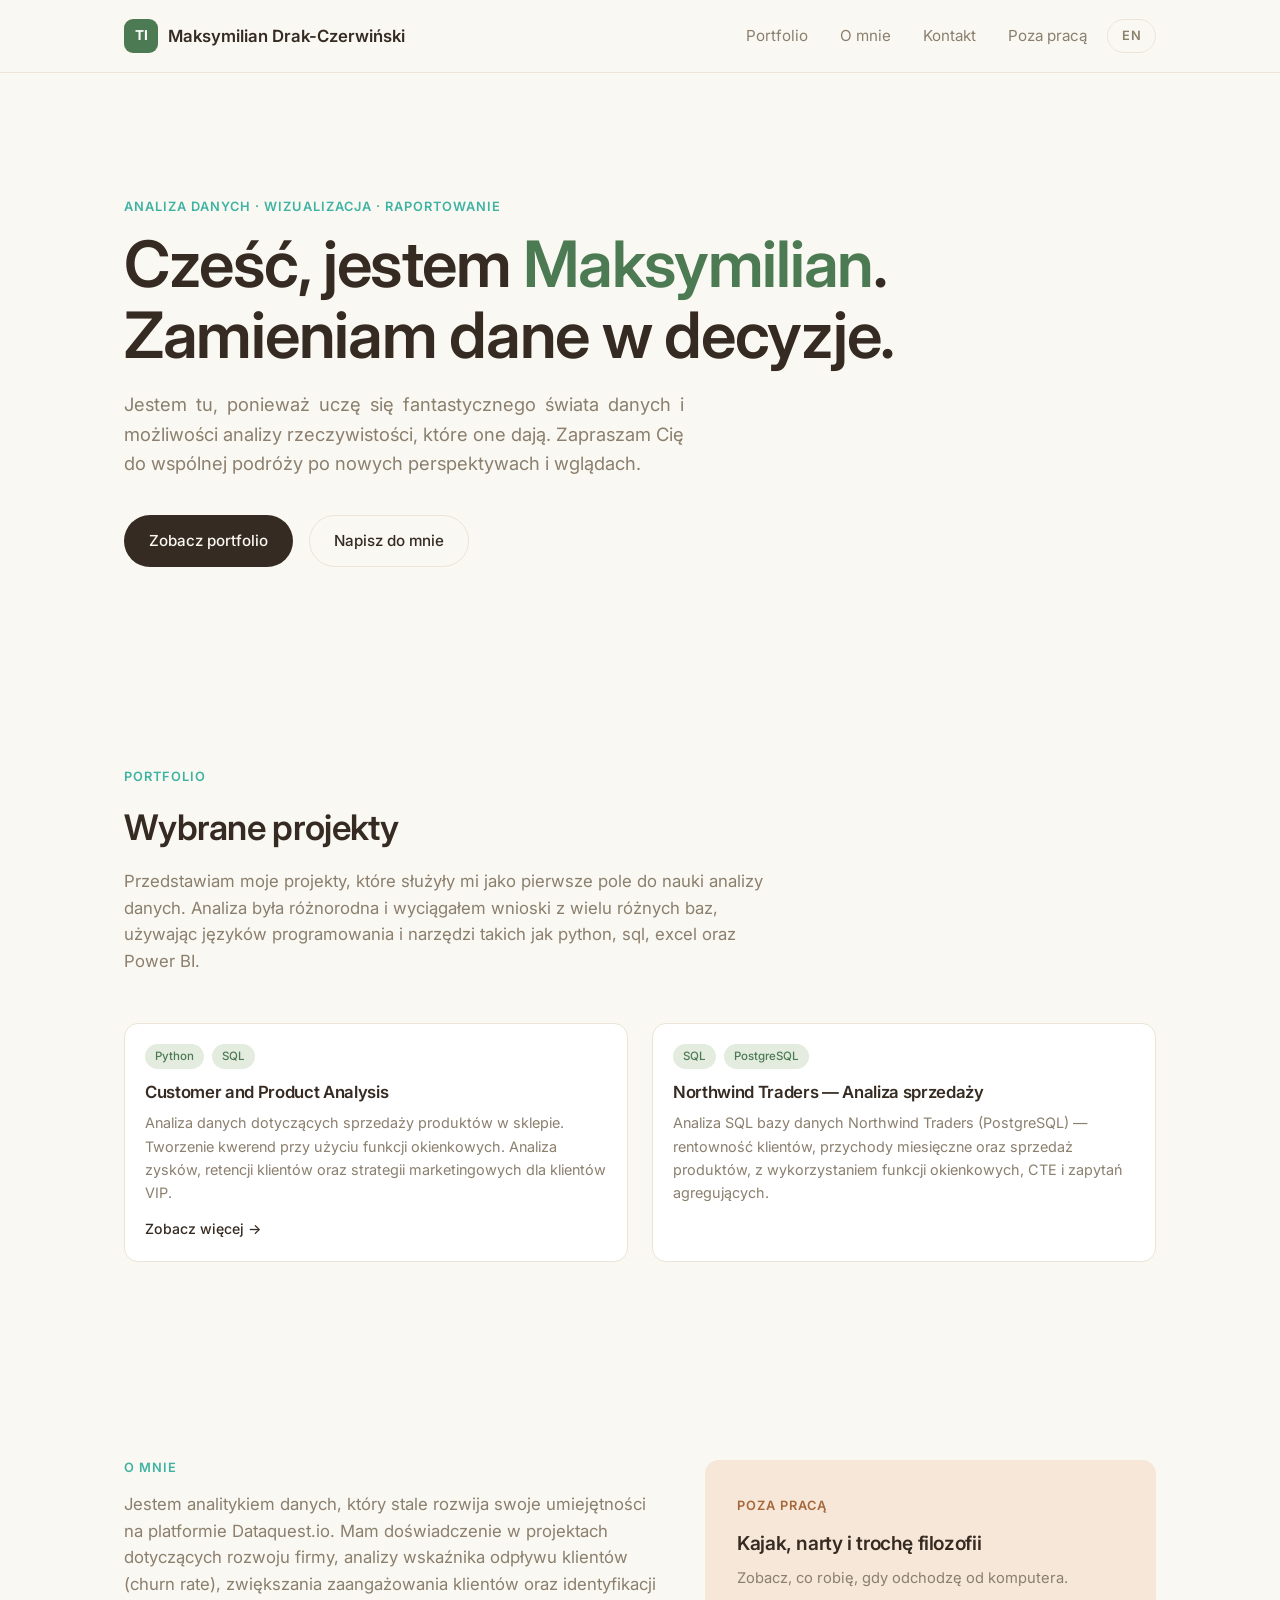
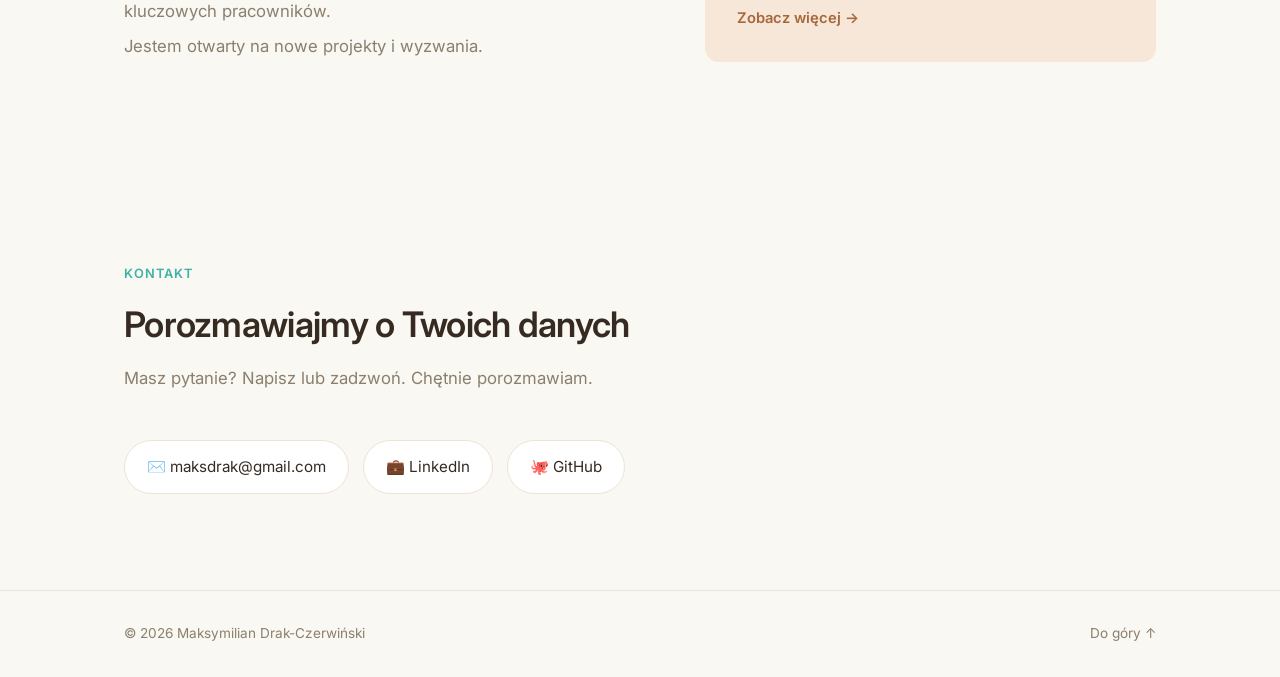
==== commit fe32134c: "Usun link do repo z karty Northwind, zostaw projekt" ====
--- a/index.html
+++ b/index.html
@@ -70,7 +70,6 @@
             <div class="project-tags"><span>SQL</span><span>PostgreSQL</span></div>
             <h3>Northwind Traders — Analiza sprzedaży</h3>
             <p>Analiza SQL bazy danych Northwind Traders (PostgreSQL) — rentowność klientów, przychody miesięczne oraz sprzedaż produktów, z wykorzystaniem funkcji okienkowych, CTE i zapytań agregujących.</p>
-            <a href="https://github.com/MaksDrak/Northwind-data" class="project-link" target="_blank" rel="noopener noreferrer">Zobacz więcej →</a>
           </div>
         </div>
 
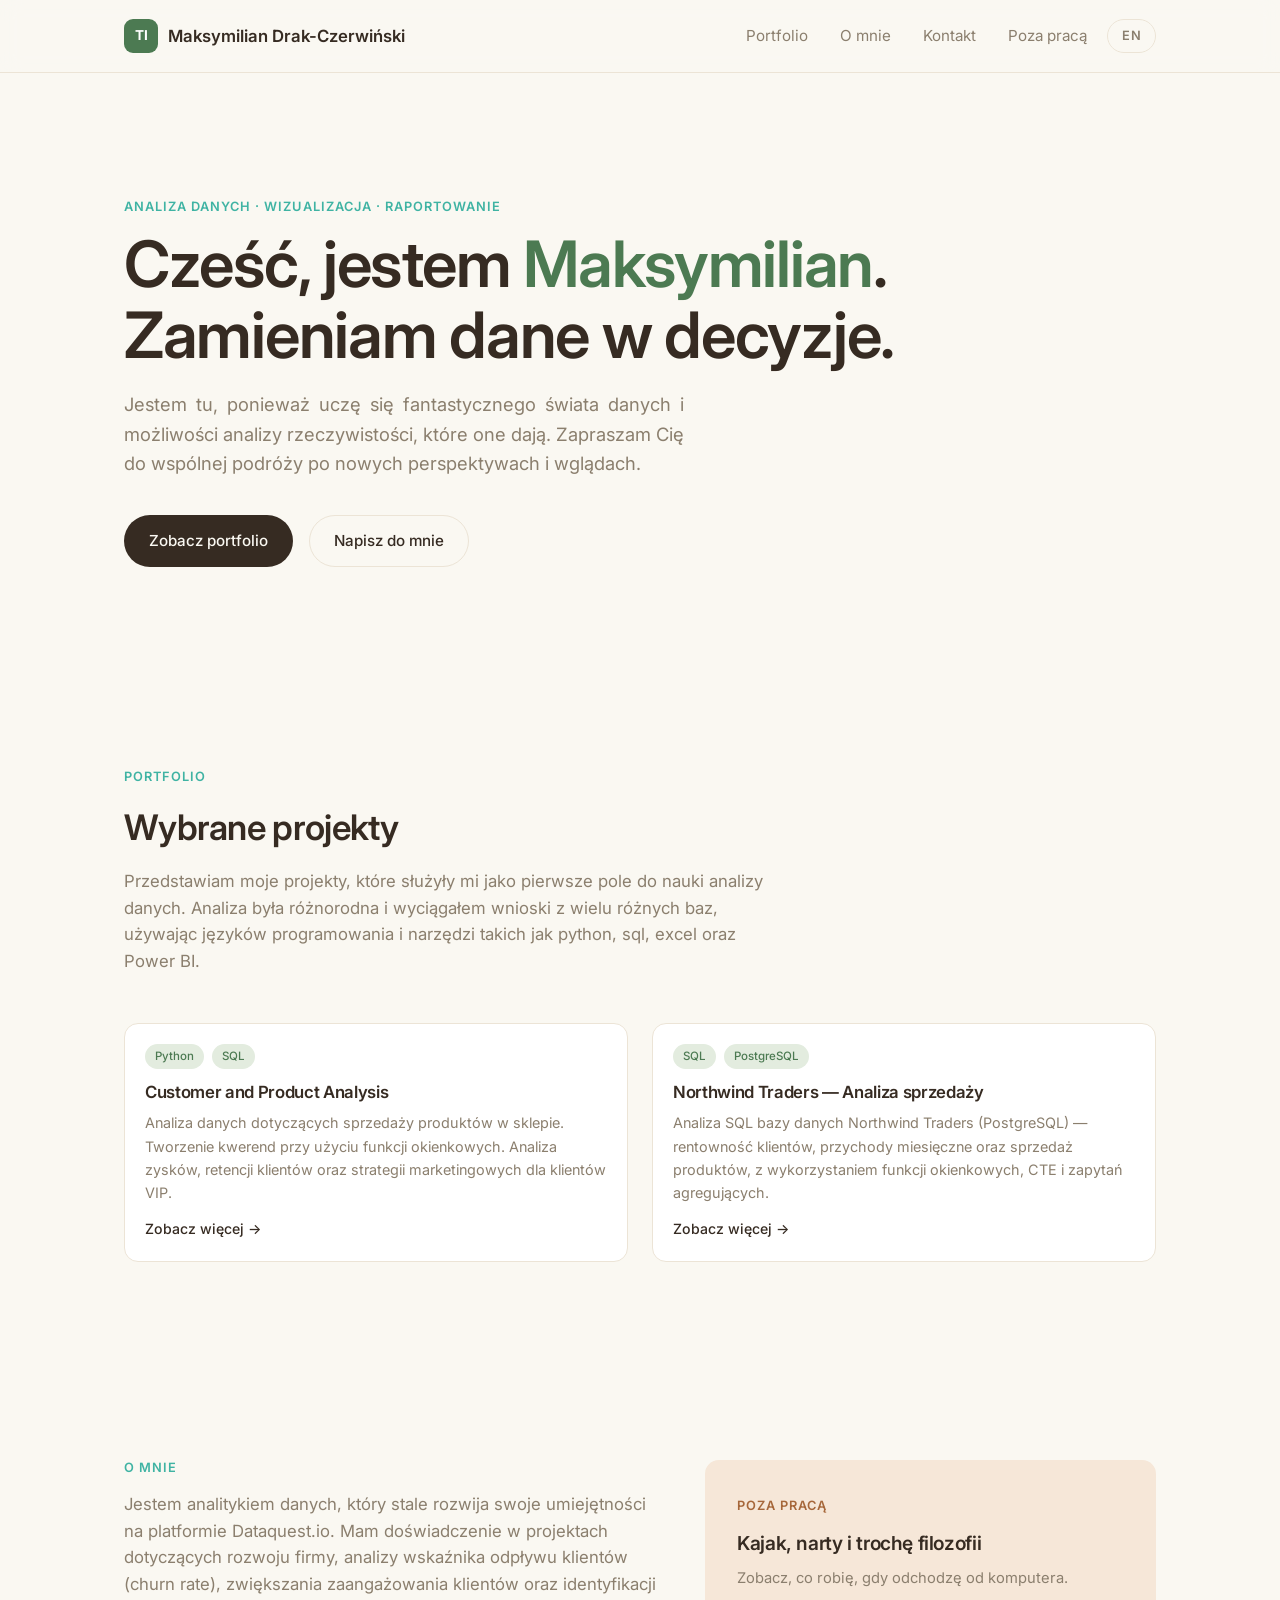
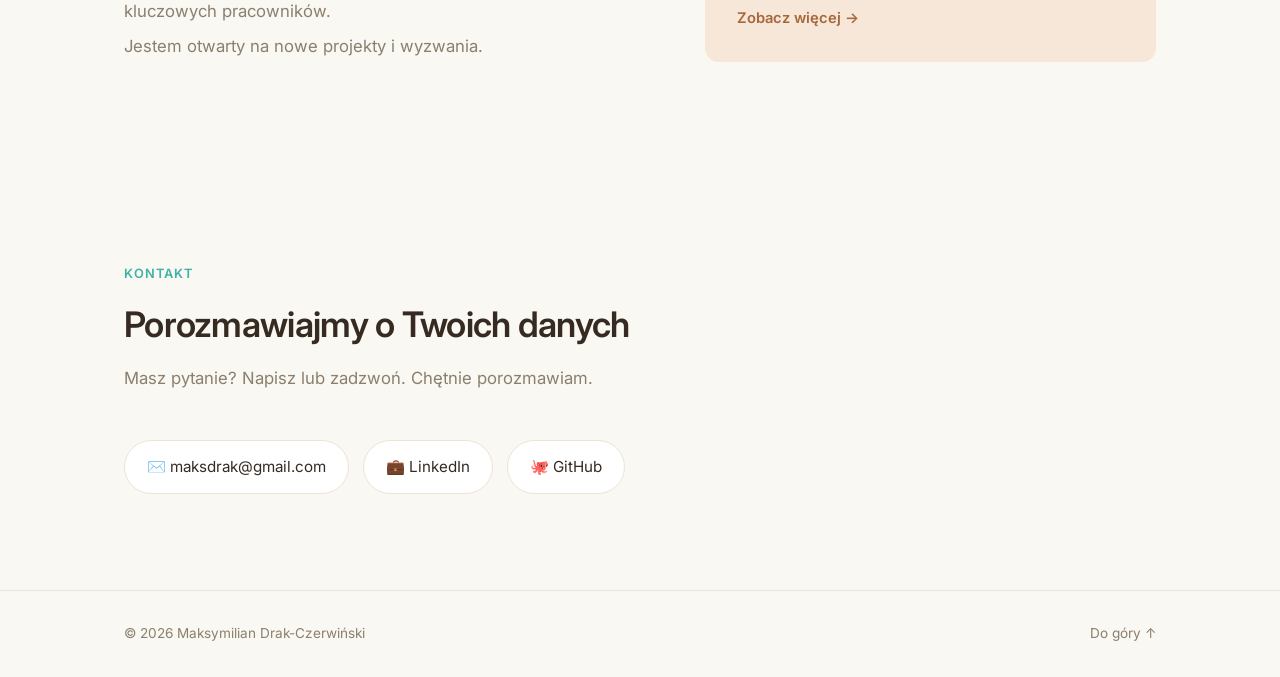
==== commit b691103f: "Przywroc link do repo Northwind w karcie projektu" ====
--- a/index.html
+++ b/index.html
@@ -70,6 +70,7 @@
             <div class="project-tags"><span>SQL</span><span>PostgreSQL</span></div>
             <h3>Northwind Traders — Analiza sprzedaży</h3>
             <p>Analiza SQL bazy danych Northwind Traders (PostgreSQL) — rentowność klientów, przychody miesięczne oraz sprzedaż produktów, z wykorzystaniem funkcji okienkowych, CTE i zapytań agregujących.</p>
+            <a href="https://github.com/MaksDrak/Northwind-data" class="project-link" target="_blank" rel="noopener noreferrer">Zobacz więcej →</a>
           </div>
         </div>
 
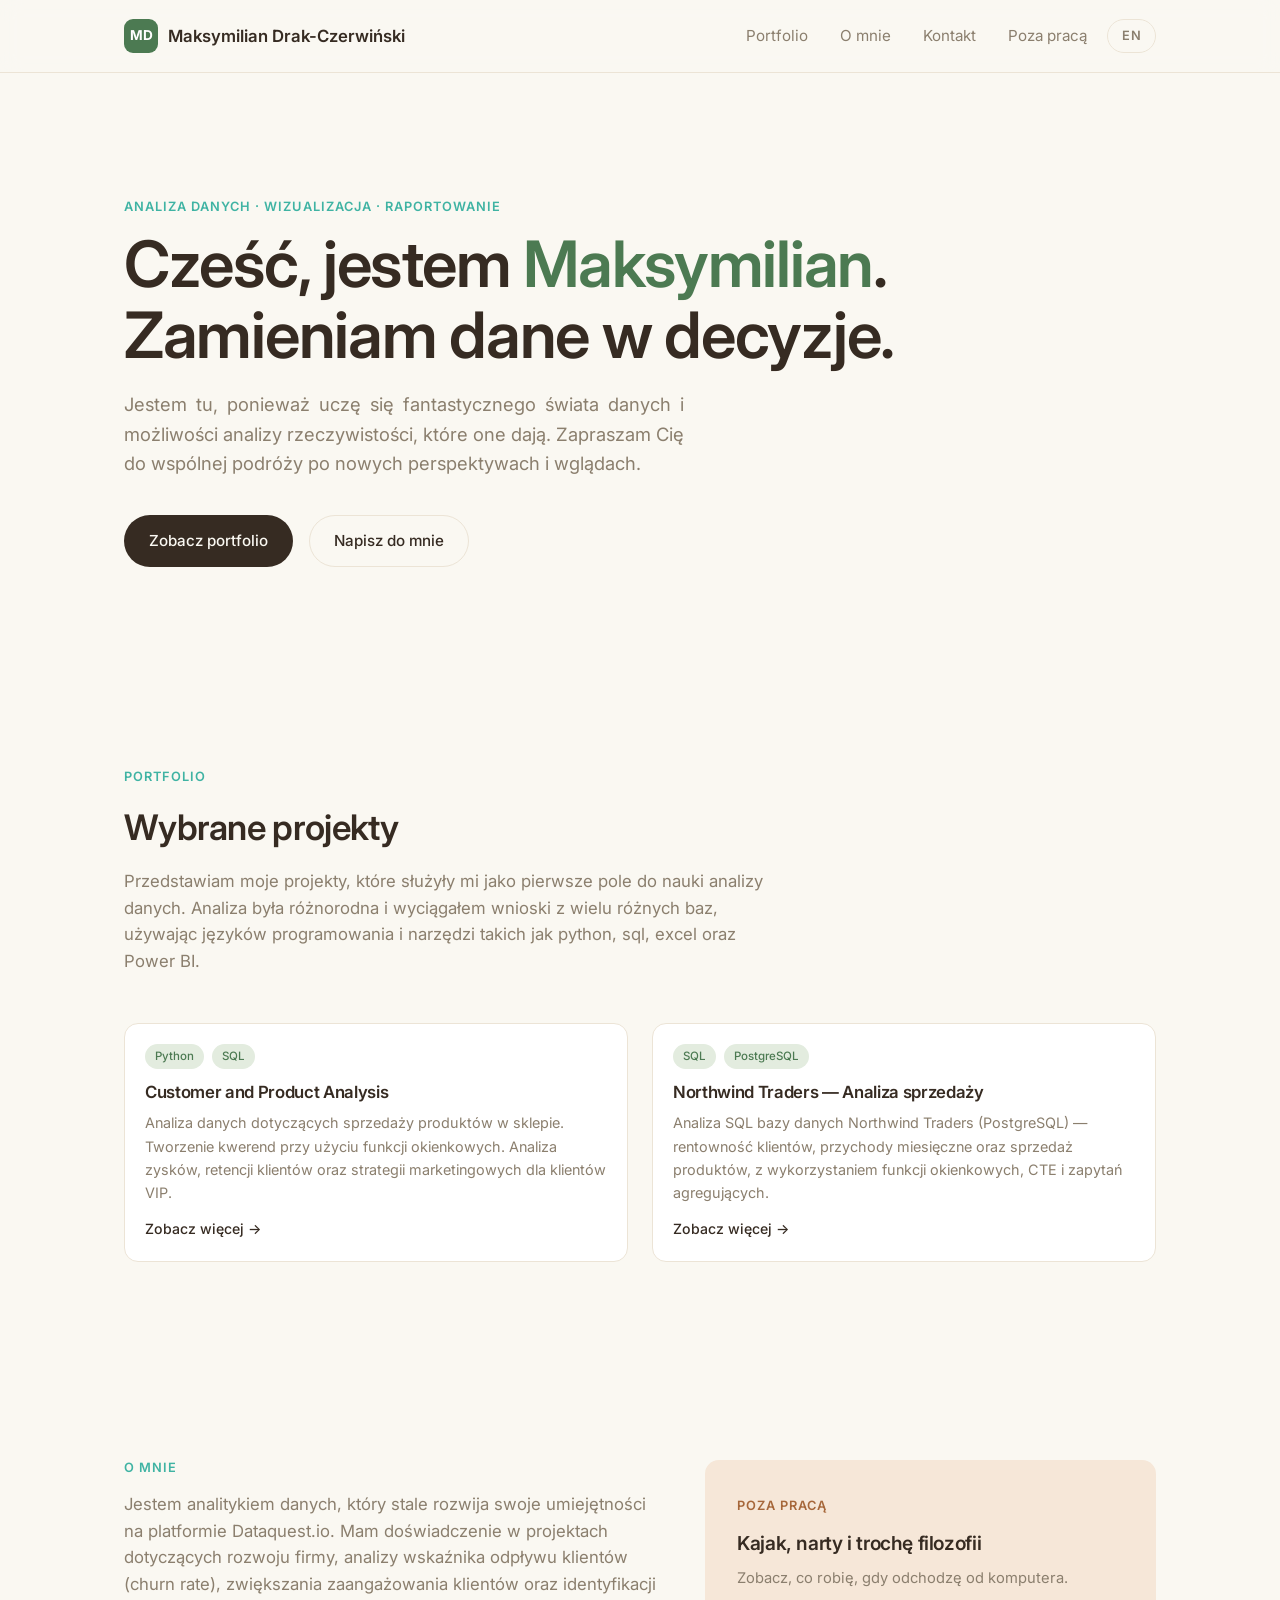
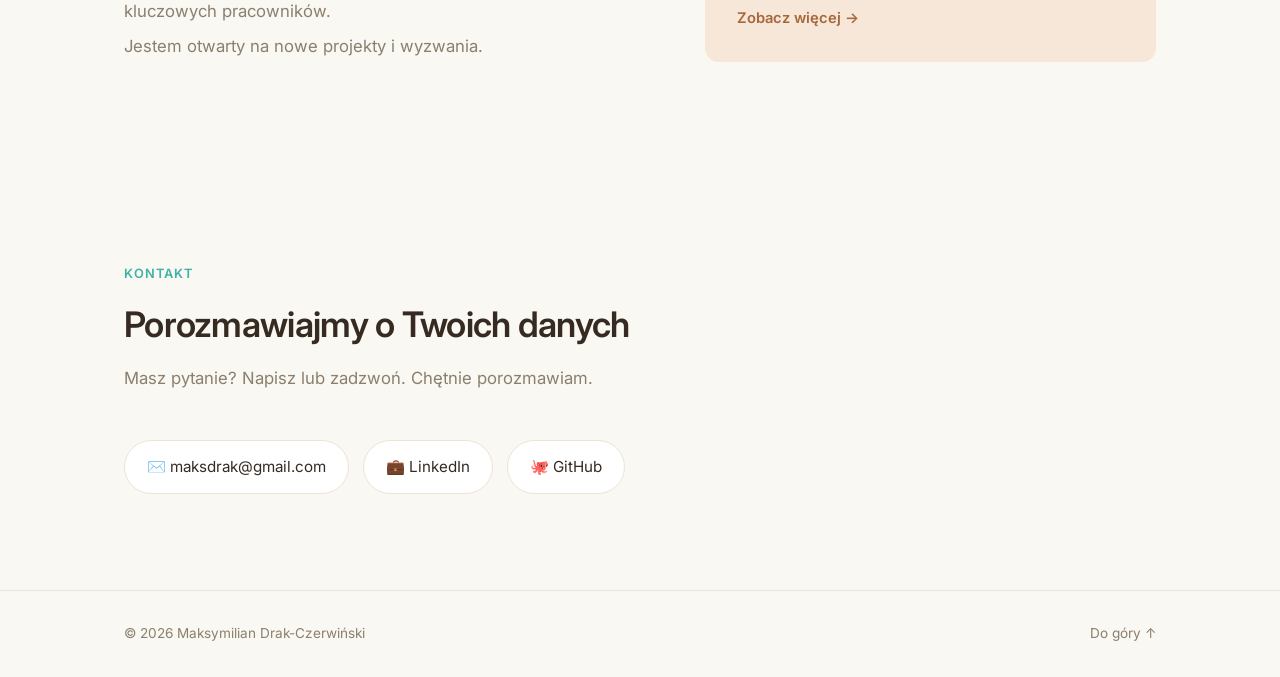
==== commit cd399e68: "SEO improvements: meta, hreflang, Open Graph, schema, sitemap Co-Authored-By: Claude Sonnet 5.5 <nor" ====
--- a/index.html
+++ b/index.html
@@ -3,8 +3,72 @@
 <head>
 <meta charset="UTF-8">
 <meta name="viewport" content="width=device-width, initial-scale=1.0">
-<title>Maksymilian Drak-Czerwiński — Analityk Danych</title>
-<meta name="description" content="Analityk danych — analiza, wizualizacja i raportowanie danych.">
+<title>Maksymilian Drak-Czerwiński — Analityk Danych (SQL, Python)</title>
+<meta name="description" content="Maksymilian Drak-Czerwiński — analityk danych: SQL, Python, Excel i Power BI. Portfolio analiz sprzedaży, klientów i retencji. Otwarty na nowe projekty.">
+<link rel="canonical" href="https://maksdrak.github.io/">
+<link rel="alternate" hreflang="pl" href="https://maksdrak.github.io/">
+<link rel="alternate" hreflang="en" href="https://maksdrak.github.io/index-en.html">
+<link rel="alternate" hreflang="x-default" href="https://maksdrak.github.io/">
+<meta name="author" content="Maksymilian Drak-Czerwiński">
+<meta property="og:type" content="profile">
+<meta property="og:site_name" content="Maksymilian Drak-Czerwiński">
+<meta property="og:title" content="Maksymilian Drak-Czerwiński — Analityk Danych">
+<meta property="og:description" content="Projekty SQL, Python i Power BI: analiza sprzedaży, klientów i retencji.">
+<meta property="og:url" content="https://maksdrak.github.io/">
+<meta property="og:image" content="https://maksdrak.github.io/img/og-card.png">
+<meta property="og:image:width" content="1200">
+<meta property="og:image:height" content="630">
+<meta property="og:image:alt" content="Maksymilian Drak-Czerwiński — Data Analyst">
+<meta property="og:locale" content="pl_PL">
+<meta property="og:locale:alternate" content="en_US">
+<meta name="twitter:card" content="summary_large_image">
+<meta name="twitter:title" content="Maksymilian Drak-Czerwiński — Analityk Danych">
+<meta name="twitter:description" content="Projekty SQL, Python i Power BI: analiza sprzedaży, klientów i retencji.">
+<meta name="twitter:image" content="https://maksdrak.github.io/img/og-card.png">
+<script type="application/ld+json">
+{
+  "@context": "https://schema.org",
+  "@type": "ProfilePage",
+  "url": "https://maksdrak.github.io/",
+  "inLanguage": "pl",
+  "mainEntity": {
+    "@type": "Person",
+    "@id": "https://maksdrak.github.io/#person",
+    "name": "Maksymilian Drak-Czerwiński",
+    "jobTitle": "Analityk danych",
+    "url": "https://maksdrak.github.io/",
+    "image": "https://maksdrak.github.io/img/og-card.png",
+    "email": "mailto:maksdrak@gmail.com",
+    "sameAs": [
+      "https://github.com/MaksDrak",
+      "https://www.linkedin.com/in/m-cz-d/"
+    ],
+    "alumniOf": [
+      {
+        "@type": "CollegeOrUniversity",
+        "name": "Uniwersytet Jagielloński"
+      },
+      {
+        "@type": "CollegeOrUniversity",
+        "name": "Uniwersytet Muzyczny Fryderyka Chopina"
+      }
+    ],
+    "knowsAbout": [
+      "Data analysis",
+      "SQL",
+      "PostgreSQL",
+      "Python",
+      "Excel",
+      "Power BI",
+      "Data visualization"
+    ],
+    "knowsLanguage": [
+      "pl",
+      "en"
+    ]
+  }
+}
+</script>
 <link rel="preconnect" href="https://fonts.googleapis.com">
 <link rel="preconnect" href="https://fonts.gstatic.com" crossorigin>
 <link href="https://fonts.googleapis.com/css2?family=Inter:wght@400;500;600;700&display=swap" rel="stylesheet">
@@ -15,7 +79,7 @@
 <header class="site-header">
   <div class="container nav">
     <a href="#start" class="brand">
-      <span class="brand-mark">TI</span>
+      <span class="brand-mark">MD</span>
       Maksymilian Drak-Czerwiński
     </a>
     <div class="nav-right">
--- a/css/style.css
+++ b/css/style.css
@@ -409,7 +409,7 @@
   font-size: 1.4rem;
   margin-bottom: 16px;
 }
-.passion-card h3 {
+.passion-card h2 {
   display: flex;
   justify-content: space-between;
   align-items: center;
